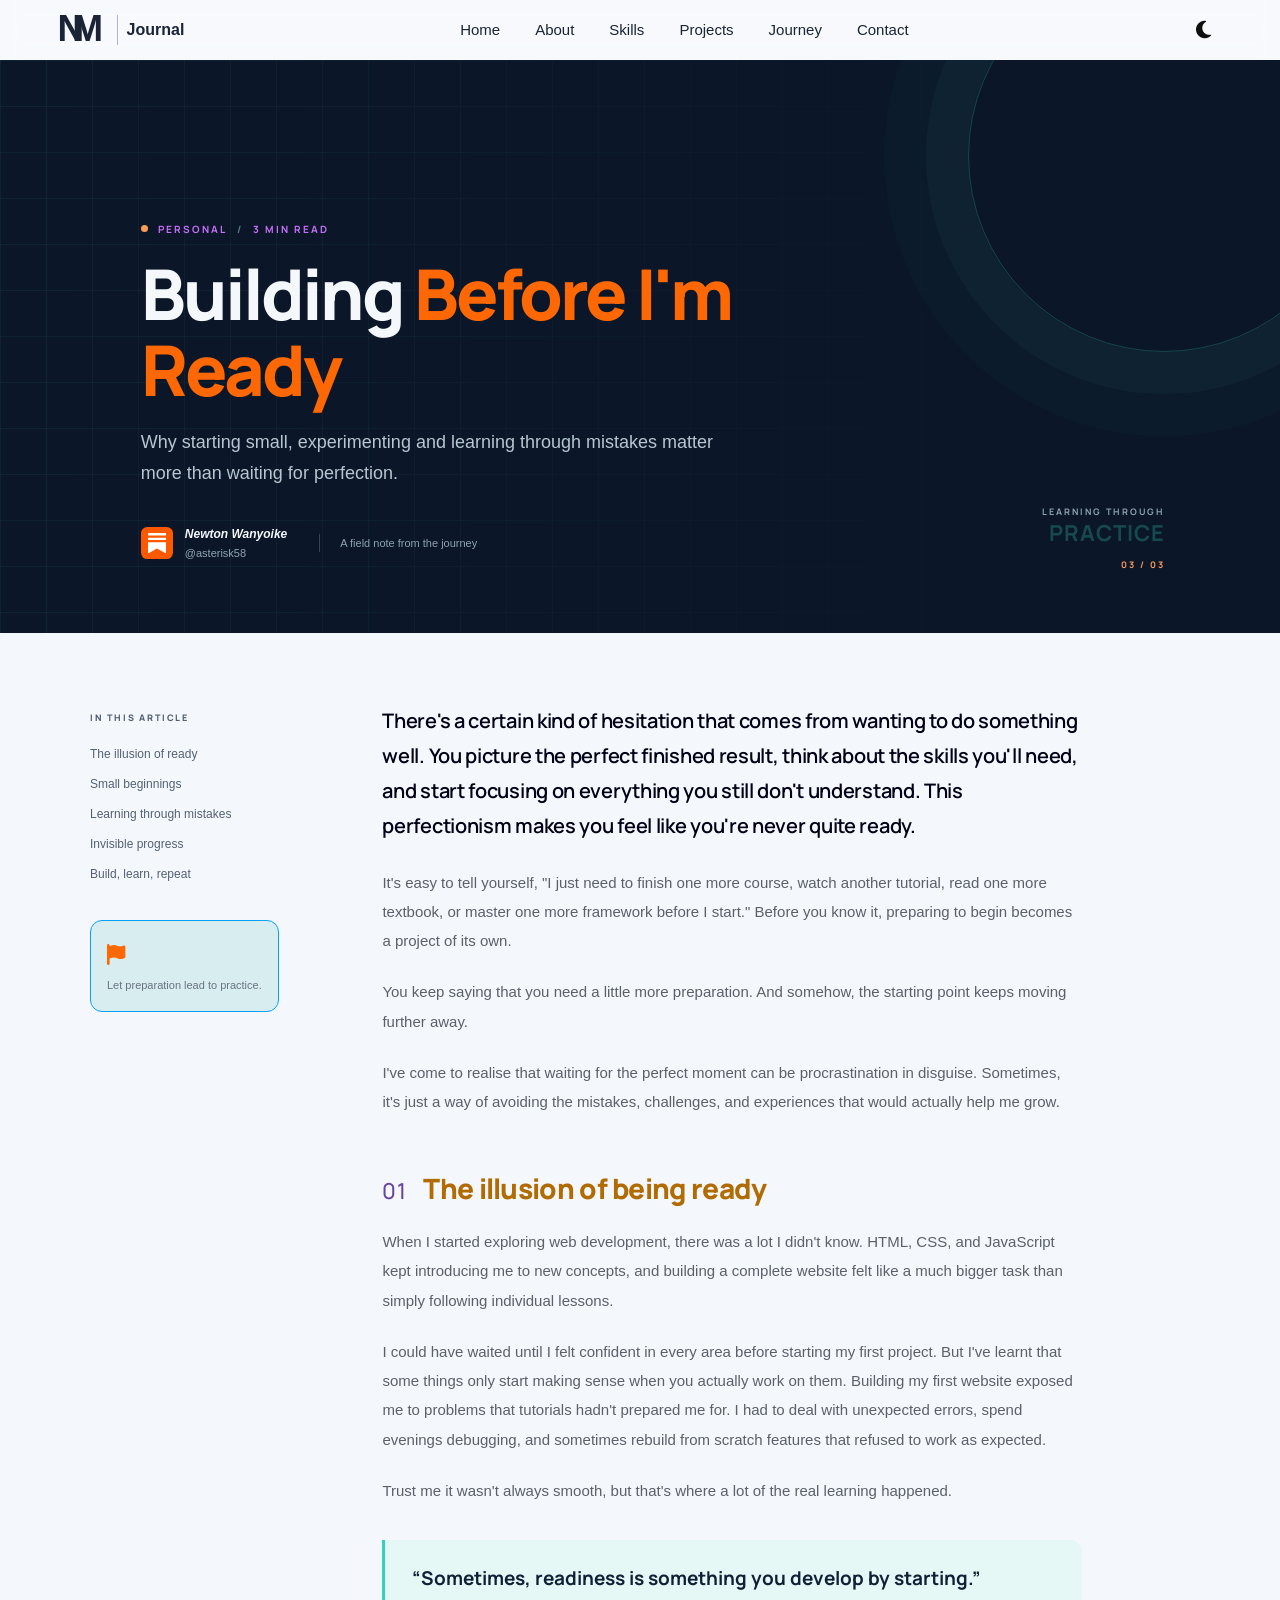
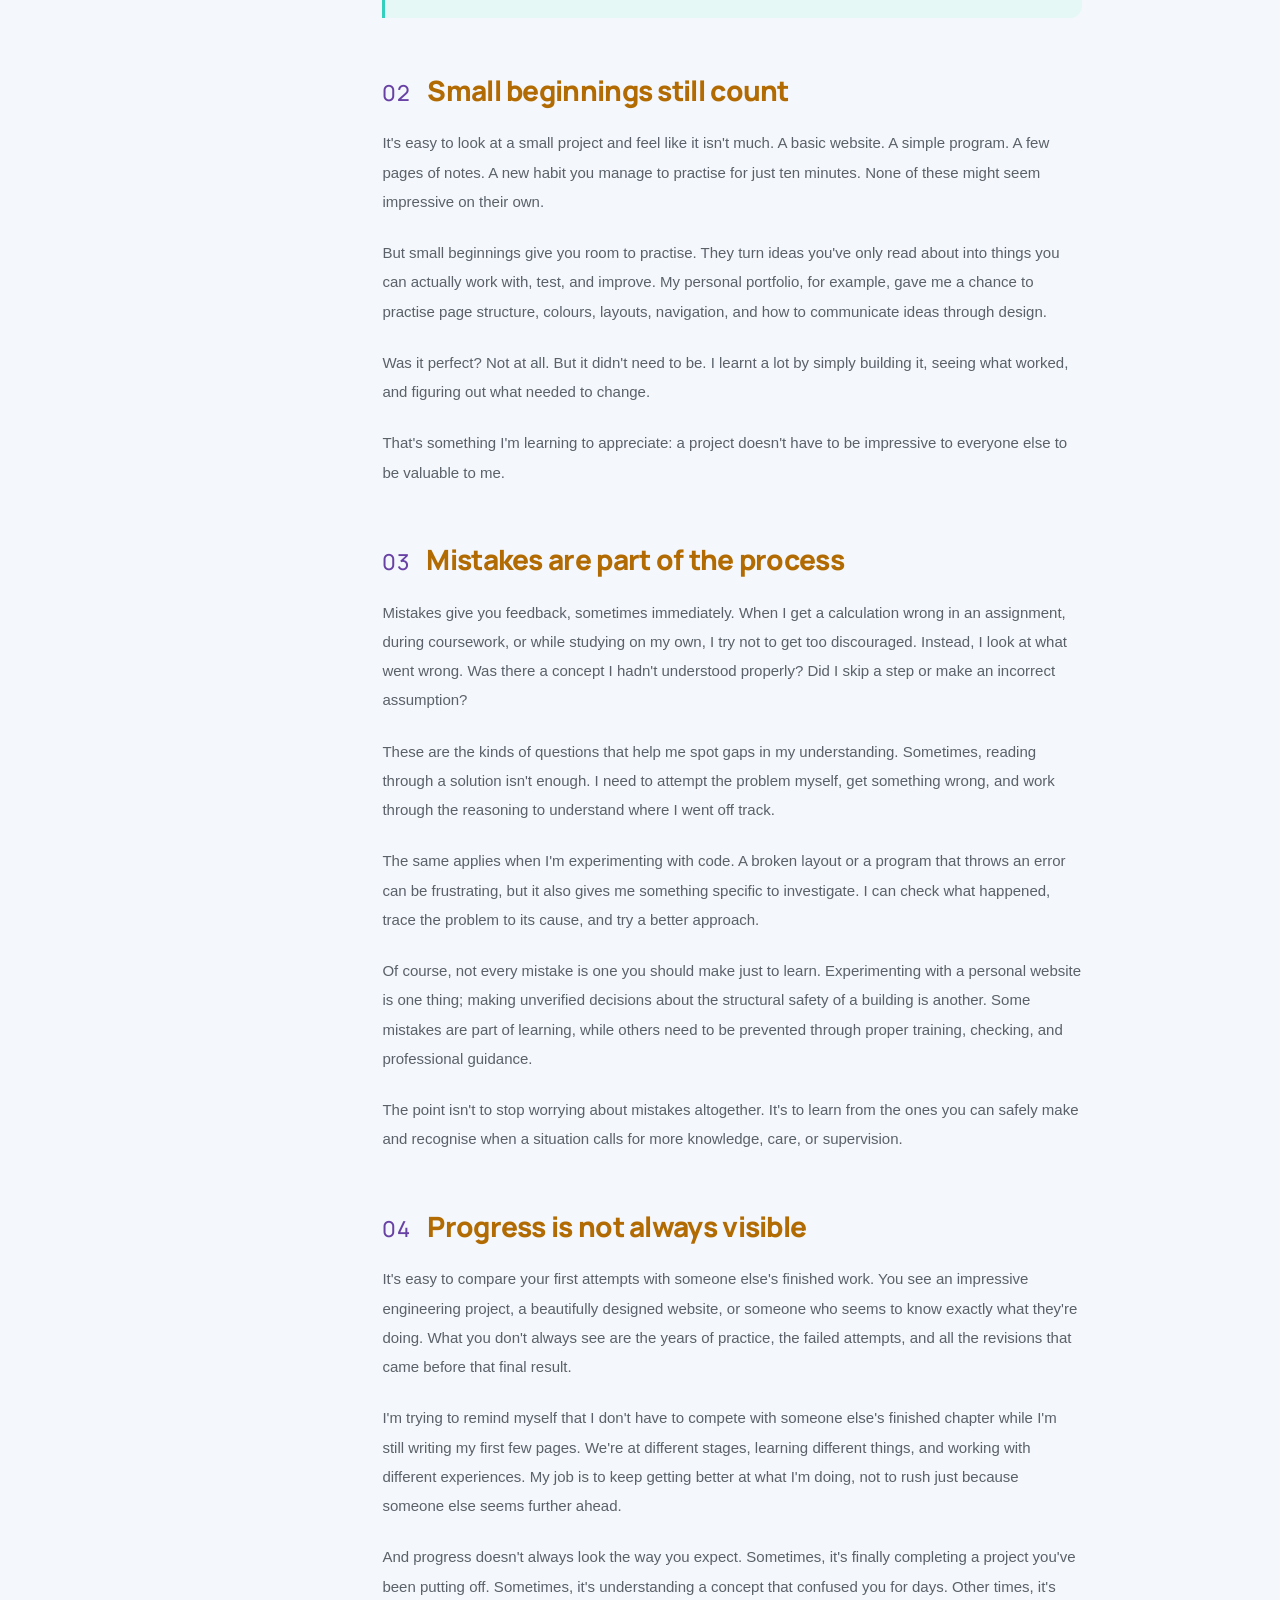
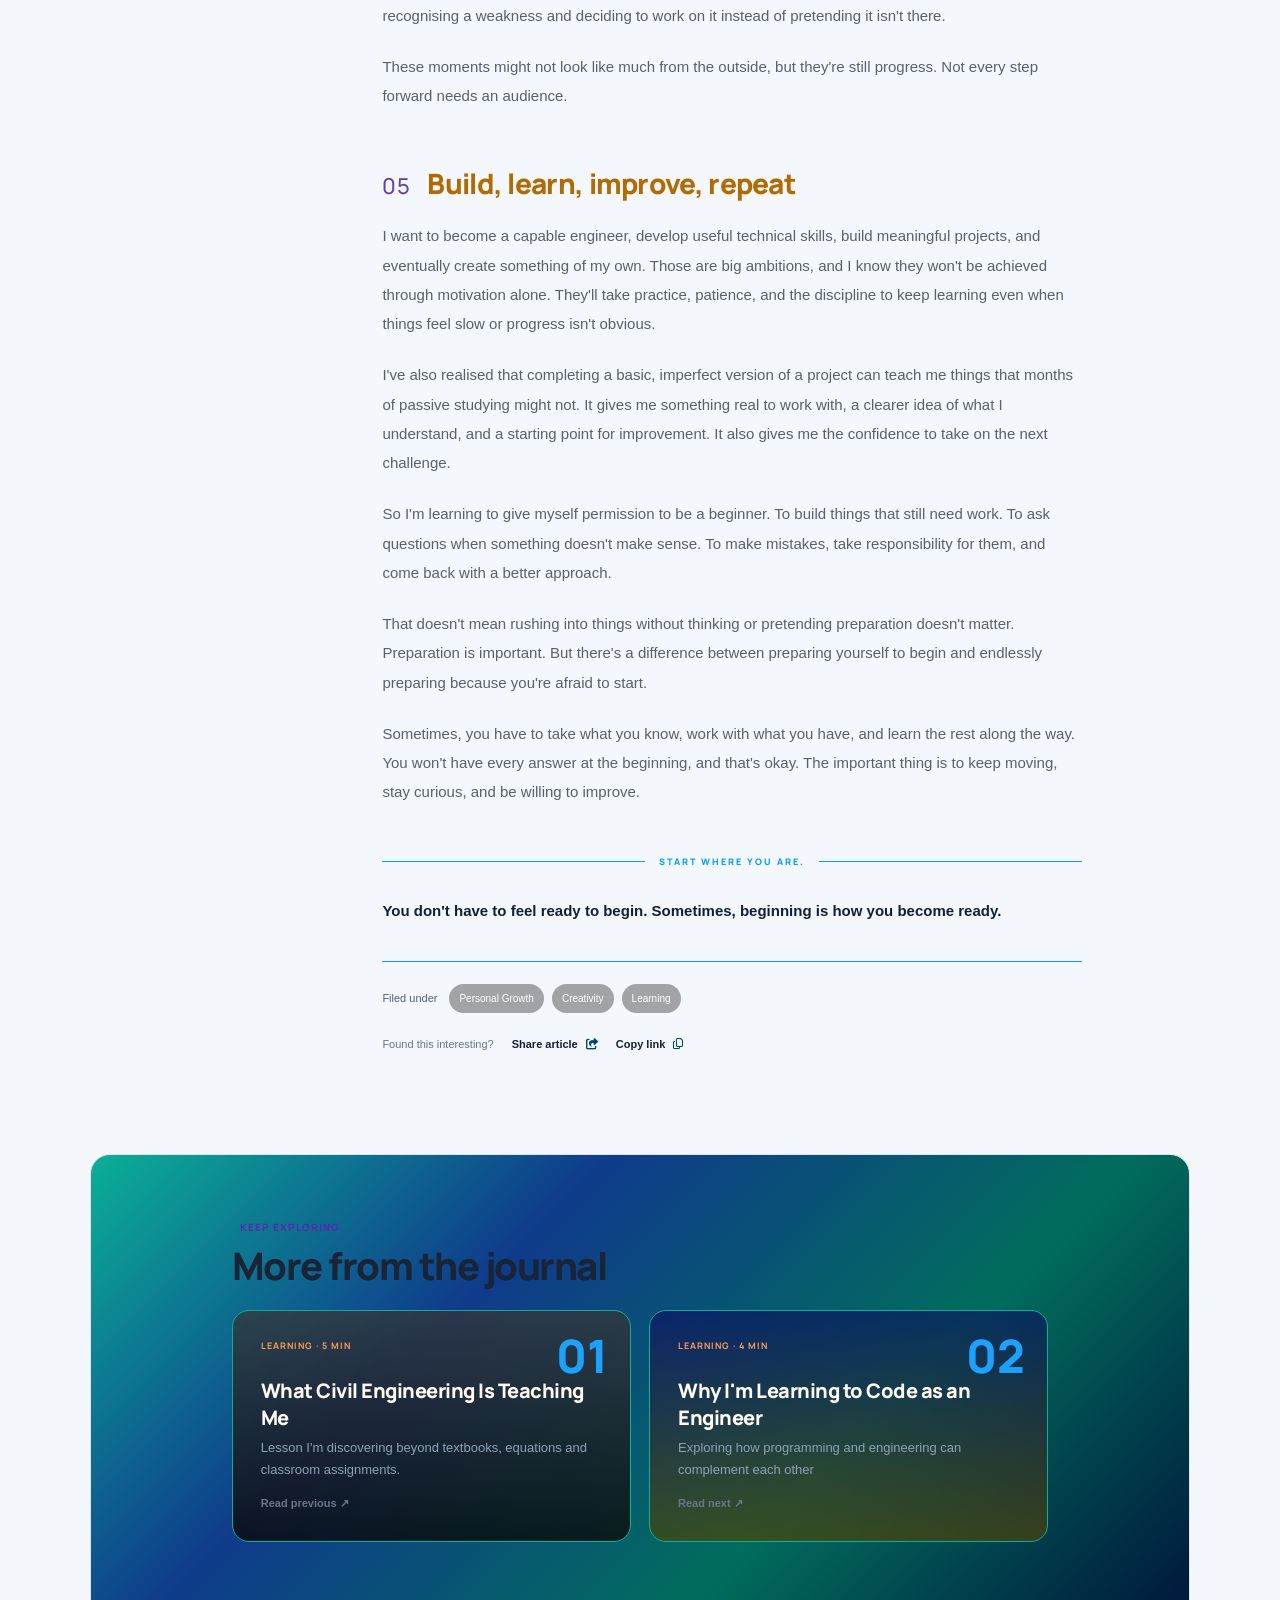
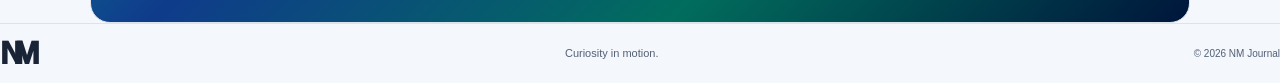
==== building-before-im-ready.html @ 27c0bf1d "Add files via upload" ====
<!doctype html>
<html lang="en">
  <head>
    <meta charset="UTF-8" />
    <meta name="viewport" content="width=device-width, initial-scale=1.0" />
    <meta name="theme-color" content="#0b1728" />
    <meta
      name="description"
      content="Why starting small, experimenting and learning through mistakes matter more than waiting for perfection."
    />
    <title>Building Before I'm Ready | NM Journal</title>
    <link rel="preconnect" href="https://fonts.googleapis.com" />
    <link rel="preconnect" href="https://fonts.gstatic.com" crossorigin />
    <link
      href="https://fonts.googleapis.com/css2?family=DM+Sans:wght@400;500;600;700&family=Manrope:wght@400;500;600;700;800&display=swap"
      rel="stylesheet"
    />
    <link
      rel="stylesheet"
      href="https://cdnjs.cloudflare.com/ajax/libs/font-awesome/6.5.2/css/all.min.css"
      referrerpolicy="no-referrer"
    />
    <link rel="stylesheet" href="article.css" />
    <script src="article.js" defer></script>
  </head>
  <body>
    <div class="reading-progress" aria-hidden="true">
      <span id="progressBar"></span>
    </div>
    
    </header-->
    <header class="navbar">
      <div class="logo-area">
        <div class="logo">
          <a href="building-before-im-ready.html" aria-label="Home">
            <span>N</span><span>M</span>
          </a>
        </div>
        <div class="logo-divider"></div>
        <div class="name">Journal</div>
      </div>

      <nav class="nav-links" id="navLinks">
        <a href="index.html#home">Home</a>
        <a href="index.html#about">About</a>
        <a href="index.html#skills">Skills</a>
        <a href="index.html#projects">Projects</a>
        <a href="index.html#journey">Journey</a>
        <div class="nav-dropdown" id="blogNavDropdown">
          <a
            href="#blog"
            class="nav-dropdown-trigger"
            aria-haspopup="true"
            aria-expanded="false"
          >
            Blog <i class="fa-solid fa-chevron-down" aria-hidden="true"></i>
          </a>
          <div class="nav-dropdown-menu" aria-label="Blog articles">
            <a href="civil-engineering-lessons.html"
              >What Civil Engineering Is Teaching Me</a
            >
            <a href="learning-to-code.html"
              >Why I'm Learning to Code as an Engineer</a
            >
            <a href="building-before-im-ready.html"
              >Building Before I'm Ready</a
            >
          </div>
        </div>
        <a href="index.html#contacts">Contact</a>
      </nav>

      <div class="nav-actions">
        <button
          class="theme-toggle"
          id="themeToggle"
          type="button"
          aria-label="Switch to dark mode"
          title="Switch to dark mode"
        >
          <i class="fa-solid fa-moon" aria-hidden="true"></i>
        </button>
        <button
          class="menu-toggle"
          id="menuToggle"
          type="button"
          aria-label="Open navigation menu"
          aria-expanded="false"
          aria-controls="navLinks"
        >
          <i class="fa-solid fa-bars"></i>
        </button>
      </div>
    </header>

    <main>
      <section class="article-hero building-hero">
        <div class="hero-grid"></div>
        <div class="hero-content">
          <a class="back-link" href="index.html#blog">◄ Back to the journal</a>
          <div class="eyebrow">
            <span class="eyebrow-dot"></span> PERSONAL
            <span class="eyebrow-separator">/</span> 3 MIN READ
          </div>
          <h1>Building <em>Before I'm Ready</em></h1>
          <p class="hero-subtitle">
            Why starting small, experimenting and learning through mistakes
            matter more than waiting for perfection.
          </p>
          <div class="author-row">
            <a
              class="avatar substack-avatar"
              href="https://substack.com/@asterisk58"
              target="_blank"
              rel="noopener noreferrer"
              aria-label="Read my articles on Substack"
              title="Find me on Substack"
            >
              <svg xmlns="http://www.w3.org/2000/svg" viewBox="0 0 448 512">
                <path
                  fill="currentColor"
                  d="M448 512L224 386.4 0 512 0 230.7 448 230.7 448 512zm0-336.2l-448 0 0-60.5 448 0 0 60.5zM448 0L448 60.5 0 60.5 0 0 448 0z"
                />
              </svg>
            </a>
            <div>
              <strong><i>Newton Wanyoike</i></strong
              ><small>@asterisk58</small>
            </div>
            <span class="hero-date">A field note from the journey</span>
          </div>
        </div>
        <div class="hero-stamp" aria-hidden="true">
          <span>LEARNING THROUGH</span><strong>PRACTICE</strong><i>03 / 03</i>
        </div>
      </section>

      <div class="article-layout">
        <aside class="article-aside">
          <span class="aside-label">IN THIS ARTICLE</span>
          <a href="#ready">The illusion of ready</a
          ><a href="#small">Small beginnings</a
          ><a href="#mistakes">Learning through mistakes</a
          ><a href="#progress">Invisible progress</a
          ><a href="#repeat">Build, learn, repeat</a>
          <div class="aside-note">
            <span class="note-icon"><i class="fa-solid fa-flag"></i></span>
            <p>Let preparation lead to practice.</p>
          </div>
        </aside>

        <article class="article-body">
          <p class="article-lead">
            There's a certain kind of hesitation that comes from wanting to do
            something well. You picture the perfect finished result, think about
            the skills you'll need, and start focusing on everything you still
            don't understand. This perfectionism makes you feel like you're
            never quite ready.
          </p>

          <p>
            It's easy to tell yourself, "I just need to finish one more course,
            watch another tutorial, read one more textbook, or master one more
            framework before I start." Before you know it, preparing to begin
            becomes a project of its own.
          </p>

          <p>
            You keep saying that you need a little more preparation. And
            somehow, the starting point keeps moving further away.
          </p>

          <p>
            I've come to realise that waiting for the perfect moment can be
            procrastination in disguise. Sometimes, it's just a way of avoiding
            the mistakes, challenges, and experiences that would actually help
            me grow.
          </p>

          <h2 id="ready"><span>01</span> The illusion of being ready</h2>

          <p>
            When I started exploring web development, there was a lot I didn't
            know. HTML, CSS, and JavaScript kept introducing me to new concepts,
            and building a complete website felt like a much bigger task than
            simply following individual lessons.
          </p>

          <p>
            I could have waited until I felt confident in every area before
            starting my first project. But I've learnt that some things only
            start making sense when you actually work on them. Building my first
            website exposed me to problems that tutorials hadn't prepared me
            for. I had to deal with unexpected errors, spend evenings debugging,
            and sometimes rebuild from scratch features that refused to work as
            expected.
          </p>

          <p>
            Trust me it wasn't always smooth, but that's where a lot of the real
            learning happened.
          </p>

          <blockquote>
            “Sometimes, readiness is something you develop by starting.”
          </blockquote>

          <h2 id="small"><span>02</span> Small beginnings still count</h2>

          <p>
            It's easy to look at a small project and feel like it isn't much. A
            basic website. A simple program. A few pages of notes. A new habit
            you manage to practise for just ten minutes. None of these might
            seem impressive on their own.
          </p>

          <p>
            But small beginnings give you room to practise. They turn ideas
            you've only read about into things you can actually work with, test,
            and improve. My personal portfolio, for example, gave me a chance to
            practise page structure, colours, layouts, navigation, and how to
            communicate ideas through design.
          </p>

          <p>
            Was it perfect? Not at all. But it didn't need to be. I learnt a lot
            by simply building it, seeing what worked, and figuring out what
            needed to change.
          </p>

          <p>
            That's something I'm learning to appreciate: a project doesn't have
            to be impressive to everyone else to be valuable to me.
          </p>

          <h2 id="mistakes">
            <span>03</span> Mistakes are part of the process
          </h2>

          <p>
            Mistakes give you feedback, sometimes immediately. When I get a
            calculation wrong in an assignment, during coursework, or while
            studying on my own, I try not to get too discouraged. Instead, I
            look at what went wrong. Was there a concept I hadn't understood
            properly? Did I skip a step or make an incorrect assumption?
          </p>

          <p>
            These are the kinds of questions that help me spot gaps in my
            understanding. Sometimes, reading through a solution isn't enough. I
            need to attempt the problem myself, get something wrong, and work
            through the reasoning to understand where I went off track.
          </p>

          <p>
            The same applies when I'm experimenting with code. A broken layout
            or a program that throws an error can be frustrating, but it also
            gives me something specific to investigate. I can check what
            happened, trace the problem to its cause, and try a better approach.
          </p>

          <p>
            Of course, not every mistake is one you should make just to learn.
            Experimenting with a personal website is one thing; making
            unverified decisions about the structural safety of a building is
            another. Some mistakes are part of learning, while others need to be
            prevented through proper training, checking, and professional
            guidance.
          </p>

          <p>
            The point isn't to stop worrying about mistakes altogether. It's to
            learn from the ones you can safely make and recognise when a
            situation calls for more knowledge, care, or supervision.
          </p>

          <h2 id="progress"><span>04</span> Progress is not always visible</h2>

          <p>
            It's easy to compare your first attempts with someone else's
            finished work. You see an impressive engineering project, a
            beautifully designed website, or someone who seems to know exactly
            what they're doing. What you don't always see are the years of
            practice, the failed attempts, and all the revisions that came
            before that final result.
          </p>

          <p>
            I'm trying to remind myself that I don't have to compete with
            someone else's finished chapter while I'm still writing my first few
            pages. We're at different stages, learning different things, and
            working with different experiences. My job is to keep getting better
            at what I'm doing, not to rush just because someone else seems
            further ahead.
          </p>

          <p>
            And progress doesn't always look the way you expect. Sometimes, it's
            finally completing a project you've been putting off. Sometimes,
            it's understanding a concept that confused you for days. Other
            times, it's recognising a weakness and deciding to work on it
            instead of pretending it isn't there.
          </p>

          <p>
            These moments might not look like much from the outside, but they're
            still progress. Not every step forward needs an audience.
          </p>

          <h2 id="repeat"><span>05</span> Build, learn, improve, repeat</h2>

          <p>
            I want to become a capable engineer, develop useful technical
            skills, build meaningful projects, and eventually create something
            of my own. Those are big ambitions, and I know they won't be
            achieved through motivation alone. They'll take practice, patience,
            and the discipline to keep learning even when things feel slow or
            progress isn't obvious.
          </p>

          <p>
            I've also realised that completing a basic, imperfect version of a
            project can teach me things that months of passive studying might
            not. It gives me something real to work with, a clearer idea of what
            I understand, and a starting point for improvement. It also gives me
            the confidence to take on the next challenge.
          </p>

          <p>
            So I'm learning to give myself permission to be a beginner. To build
            things that still need work. To ask questions when something doesn't
            make sense. To make mistakes, take responsibility for them, and come
            back with a better approach.
          </p>

          <p>
            That doesn't mean rushing into things without thinking or pretending
            preparation doesn't matter. Preparation is important. But there's a
            difference between preparing yourself to begin and endlessly
            preparing because you're afraid to start.
          </p>

          <p>
            Sometimes, you have to take what you know, work with what you have,
            and learn the rest along the way. You won't have every answer at the
            beginning, and that's okay. The important thing is to keep moving,
            stay curious, and be willing to improve.
          </p>

          <div class="article-ending">
            <span class="ending-line"></span>
            <span>START WHERE YOU ARE.</span>
            <span class="ending-line"></span>
          </div>

          <p class="closing-line">
            You don't have to feel ready to begin. Sometimes, beginning is how
            you become ready.
          </p>

          <div class="article-tags">
            <span>Filed under</span>
            <a href="#ready">Personal Growth</a>
            <a href="#small">Creativity</a>
            <a href="#repeat">Learning</a>
          </div>

          <div class="share-row">
            <span>Found this interesting?</span>
            <button class="text-button" data-share>
              Share article
              <i class="fa-solid fa-share-square"></i>
            </button>
            <button class="text-button" data-copy>
              Copy link
              <i class="fa-regular fa-copy"></i>
            </button>
          </div>
        </article>
      </div>

      <section class="next-reads">
        <div class="section-heading">
          <div>
            <span class="eyebrow">KEEP EXPLORING</span>
            <h2>More from the journal</h2>
          </div>
        </div>
        <div class="related-grid">
          <a class="related-card lessons" href="civil-engineering-lessons.html"
            ><span class="related-number">01</span
            ><span class="related-category">LEARNING · 5 MIN</span>
            <h3>What Civil Engineering Is Teaching Me</h3>
            <p>
              Lesson I'm discovering beyond textbooks, equations and classroom
              assignments.
            </p>
            <span class="related-link">Read previous ↗</span></a
          >
          <a class="related-card code" href="learning-to-code.html"
            ><span class="related-number">02</span
            ><span class="related-category">LEARNING · 4 MIN</span>
            <h3>Why I'm Learning to Code as an Engineer</h3>
            <p>
              Exploring how programming and engineering can complement each
              other
            </p>
            <span class="related-link">Read next ↗</span></a
          >
        </div>
      </section>
    </main>
    <footer class="site-footer">
      <a class="footer-brand" href="#top">NM</a>
      <p>Curiosity in motion.</p>
      <small>© <span data-year></span> NM Journal</small>
    </footer>

    <div class="toast" id="toast" role="status" aria-live="polite"></div>
    <script src="theme.js"></script>
  </body>
</html>
---- article.css ----
* {
  box-sizing: border-box;
}
html {
  scroll-behavior: smooth;
  scroll-padding-top: 100px;
}
body {
  margin: 0;
  background: #f4f7fb;
  color: #192436;
  font-family: "Inter", sans-serif;
  line-height: 1.7;
  transition:
    background 0.25s,
    color 0.25s;
}
a {
  color: inherit;
  text-decoration: none;
}
button {
  font: inherit;
}
.reading-progress {
  height: 3px;
  position: fixed;
  inset: 0 0 auto;
  z-index: 1000;
  background: transparent;
}
.reading-progress span {
  display: block;
  height: 100%;
  width: 0;
  background: linear-gradient(90deg, #35d0bd, #ff9b59);
}

.navbar {
  height: 60px;
  display: flex;
  align-items: center;
  justify-content: space-between;
  padding: 0 4.5%;
  background: color-mix(in srgb, white 30%, transparent);
  backdrop-filter: blur(10px);
  border-bottom: 1px solid rgba(255, 255, 255, 0.12);
  position: fixed;
  inset: 0 0 auto;
  z-index: 100;
}

main {
  padding-top: 60px;
}

/* Logo */

.logo-area {
  display: flex;
  align-items: center;
  gap: 9px;
}

.logo {
  font-size: 37px;
  font-weight: 800;
  letter-spacing: -12px;
  width: 50px;
}

.logo span:first-child {
  color: #192436;
}

.logo span:last-child {
  color: #192436;
}

.logo-divider {
  width: 1px;
  height: 30px;
  background: rgba(1, 24, 88, 0.3);
}

.name {
  font-size: 16px;
  font-weight: 600;
}

/* Navigation */

.nav-links {
  display: flex;
  align-items: center;
  gap: 35px;
  font-size: 13px;
}

.nav-links a {
  color: #192436;
  text-decoration: none;
  font-size: 15px;
  font-weight: 500;
  height: 60px;
  display: flex;
  align-items: center;
  position: relative;
  transition:
    color 0.25s,
    background 0.25s,
    transform 0.25s,
    gap 0.25s,
    border-color 0.25s;
}

.nav-links a:hover,
.nav-links a.active {
  color: #8a4700;
}

.nav-links a.active::after {
  content: "";
  position: absolute;
  bottom: 0;
  left: 0;
  width: 100%;
  height: 3px;
  background: linear-gradient(90deg, #00796b, #9a4d00);
  border-radius: 10px 10px 0 0;
}
.nav-dropdown {
  height: 60px;
  display: none;
  align-items: center;
  position: relative;
}

.nav-links .nav-dropdown-trigger {
  gap: 7px;
}

.nav-dropdown-trigger .fa-chevron-down {
  font-size: 10px;
  transition: transform 0.2s ease;
}

.nav-dropdown:hover .fa-chevron-down,
.nav-dropdown:focus-within .fa-chevron-down {
  transform: rotate(180deg);
}

.nav-dropdown-menu {
  display: none;
  position: absolute;
  z-index: 20;
  top: calc(100% - 2px);
  left: -16px;
  width: max-content;
  max-width: min(340px, 90vw);
  padding: 8px;
  background: #f4f7fb;
  border: 1px solid rgba(56, 224, 192, 0.22);
  border-radius: 0 0 12px 12px;
  box-shadow: 0 18px 45px rgba(0, 0, 0, 0.22);
}

.nav-dropdown-menu,
.nav-dropdown.open .nav-dropdown-menu {
  display: block;
}

.nav-links .nav-dropdown-menu a {
  height: auto;
  min-height: 42px;
  padding: 10px 12px;
  border-radius: 7px;
  font-size: 13px;
  white-space: normal;
}

.nav-dropdown-menu a:hover {
  background: rgba(0, 121, 107, 0.09);
}

.nav-dropdown-menu a.active,
.nav-dropdown-menu a[aria-current="page"] {
  color: #38e0c0;
  background: rgba(56, 224, 192, 0.12);
  border-left: 3px solid #38e0c0;
}

.nav-dropdown-trigger.active {
  color: #ffb84d;
}
/* Navbar buttons */

.nav-actions {
  display: flex;
  align-items: center;
  gap: 15px;
}

.menu-toggle {
  height: 37px;
  width: 37px;
  display: none;
  border: 2px solid #006b60;
  border-radius: 10px;
  color: #006b60;
  background: transparent;
  padding: 10px 10px;
  cursor: pointer;
}

.article-hero {
  position: relative;
  overflow: hidden;
  background: #0b1728;
  color: #f4f8fb;
  padding: clamp(55px, 8vw, 105px) clamp(24px, 11vw, 160px) 70px;
  min-height: 450px;
}

.article-hero.civil-engineering-hero {
  background-image:
    linear-gradient(rgba(11, 23, 40, 0.72), rgba(11, 23, 40, 0.78)),
    url("images/pexels-umut-karabulut-2016652412-29197533.jpg");
}

.article-hero.coding-hero {
  background-image:
    linear-gradient(rgba(11, 23, 40, 0.72), rgba(11, 23, 40, 0.78)),
    url("images/pexels-nemuel-6424590.jpg");
}

.article-hero.building-hero {
  background-image:
    linear-gradient(rgba(11, 23, 40, 0.72), rgba(11, 23, 40, 0.78)),
    url("images/pexels-tima-miroshnichenko-6615086.jpg");
}

.article-hero.civil-engineering-hero,
.article-hero.coding-hero,
.article-hero.building-hero {
  background-size: cover;
  background-position: center;
  background-repeat: no-repeat;
}

.hero-grid {
  position: absolute;
  inset: 0;
  opacity: 0.15;
  background-image:
    linear-gradient(rgba(95, 209, 198, 0.45) 1px, transparent 1px),
    linear-gradient(90deg, rgba(95, 209, 198, 0.45) 1px, transparent 1px);
  background-size: 46px 46px;
  mask-image: linear-gradient(90deg, black, transparent 80%);
}
.article-hero::after {
  content: "";
  position: absolute;
  width: 390px;
  height: 390px;
  border: 1px solid rgba(53, 208, 189, 0.25);
  border-radius: 50%;
  right: -80px;
  top: -100px;
  box-shadow:
    0 0 0 42px rgba(53, 208, 189, 0.035),
    0 0 0 84px rgba(53, 208, 189, 0.025);
}
.hero-content {
  max-width: 820px;
  position: relative;
  z-index: 2;
}
.back-link {
  display: inline-block;
  margin-bottom: 34px;
  color: #a8c1ce00;
  font-size: 12px;
  transition: color 0.2s;
}
.back-link:hover {
  color: #35d0bd;
}
.eyebrow {
  display: flex;
  align-items: center;
  gap: 10px;
  color: #c96ffd;
  font:
    700 10px "Manrope",
    sans-serif;
  letter-spacing: 2px;
}
.eyebrow-dot {
  width: 7px;
  height: 7px;
  background: #ff9b59;
  border-radius: 50%;
}
.eyebrow-separator {
  color: #667d90;
}
.article-hero h1 {
  max-width: 780px;
  margin: 19px 0 20px;
  font:
    800 clamp(39px, 6vw, 70px)/1.09 "Manrope",
    sans-serif;
  letter-spacing: -3px;
}
.article-hero h1 em {
  color: #fd6804;
  font-style: normal;
}
.hero-subtitle {
  max-width: 610px;
  margin: 0;
  color: #b7c6d1;
  font-size: clamp(15px, 1.7vw, 18px);
}
.author-row {
  display: flex;
  align-items: center;
  gap: 12px;
  margin-top: 35px;
}
.substack-avatar {
  display: flex;
  height: 32px;
  width: 32px;
  align-items: center;
  justify-content: center;
  padding: 6px;
  text-decoration: none;
  background: #ff5900;
  border: 1px solid rgba(253, 84, 0, 0);
  border-radius: 20%;
  transition:
    color 0.3s ease,
    background 0.3s ease,
    transform 0.3s ease;
}

.substack-avatar svg {
  color: #fff;
}

.substack-avatar:hover {
  background: #ff5900;
  transform: translateY(-2px);
}
.substack-avatar svg:hover {
  color: #fff;
}

.author-row strong,
.author-row small {
  display: block;
}
.author-row small {
  color: #91a4b4;
  font-size: 11px;
}

.author-row strong {
  font-size: 12px;
}
.author-row div:nth-child(2) span {
  color: #91a4b4;
  font-size: 11px;
}
.hero-date {
  margin-left: 20px;
  padding-left: 20px;
  border-left: 1px solid #334355;
  color: #8da2b4;
  font-size: 11px;
}
.hero-stamp {
  position: absolute;
  z-index: 2;
  right: clamp(28px, 9vw, 130px);
  bottom: 62px;
  display: flex;
  flex-direction: column;
  align-items: flex-end;
  color: #8da2b4;
  font:
    700 9px "Manrope",
    sans-serif;
  letter-spacing: 2px;
}
.hero-stamp strong {
  color: rgba(53, 208, 189, 0.28);
  font-size: 22px;
  letter-spacing: 1px;
}
.hero-stamp i {
  margin-top: 10px;
  color: #ff9b59;
  font-style: normal;
}
.article-layout {
  width: min(1100px, calc(100% - 48px));
  margin: 70px auto 100px;
  display: grid;
  grid-template-columns: 190px minmax(0, 700px);
  gap: clamp(40px, 8vw, 110px);
  align-items: start;
}
.article-aside {
  position: sticky;
  top: 110px;
  display: flex;
  flex-direction: column;
  align-items: flex-start;
  gap: 12px;
  padding-top: 8px;
}
.aside-label {
  margin-bottom: 9px;
  color: #536176;
  font:
    800 9px "Manrope",
    sans-serif;
  letter-spacing: 1.8px;
}
.article-aside > a {
  color: #536176;
  background: transparent;
  font-size: 12px;
  line-height: 1.5;
  transition:
    color 0.2s,
    transform 0.2s;
}
.article-aside > a:hover {
  color: #102137;
  transform: translateX(3px);
}
.aside-note {
  margin-top: 25px;
  padding: 16px;
  border: 1px solid #049fff;
  border-radius: 12px;
  background: #84d1cb41;
}
.note-icon {
  color: #fd6804;
  font-size: 21px;
}
.aside-note p {
  margin: 5px 0 0;
  color: #697380;
  font-size: 11px;
  line-height: 1.6;
}
.article-body {
  min-width: 0;
}
.article-body p {
  margin: 0 0 22px;
  color: #5a6169;
  font-size: 15px;
  line-height: 1.95;
}
.article-body .article-lead {
  margin-bottom: 25px;
  color: #000218;
  font:
    600 20px/1.75 "Manrope",
    sans-serif;
  letter-spacing: -0.3px;
}
.article-body h2 {
  display: flex;
  align-items: baseline;
  gap: 16px;
  margin: 54px 0 19px;
  color: #b16b02;
  font:
    800 clamp(22px, 3vw, 28px)/1.35 "Manrope",
    sans-serif;
  letter-spacing: -0.7px;
  scroll-margin-top: 105px;
}
.article-body h2 span {
  flex: 0 0 auto;
  color: #6841a5;
  font:
    500 22px "Manrope",
    sans-serif;
  letter-spacing: 1px;
}
.article-body blockquote {
  margin: 35px 0;
  padding: 23px 27px;
  border-left: 3px solid #35d0bd;
  border-radius: 0 12px 12px 0;
  background: #e5f8f5;
  color: #102137;
  font:
    700 19px/1.65 "Manrope",
    sans-serif;
}
.article-ending {
  display: flex;
  align-items: center;
  gap: 14px;
  margin: 48px 0 28px;
  color: #059fff;
  font:
    800 9px "Manrope",
    sans-serif;
  letter-spacing: 2px;
  white-space: nowrap;
}
.ending-line {
  height: 1px;
  flex: 1;
  background: #059fff;
}
.closing-line {
  color: #102137 !important;
  font-weight: 700;
}
.article-tags {
  display: flex;
  align-items: center;
  gap: 8px;
  flex-wrap: wrap;
  margin-top: 36px;
  padding-top: 22px;
  border-top: 1px solid #059fff;
}
.article-tags span {
  margin-right: 4px;
  color: #536176;
  font-size: 11px;
}
.article-tags a {
  padding: 6px 10px;
  background-color: #00000057;
  border-radius: 20px;
  color: #ffffff;
  font-size: 10px;
  transition: 0.2s;
}
.article-tags a:hover {
  transform: translateY(-2px);
  color: #01132c;
}
.share-row {
  display: flex;
  align-items: center;
  gap: 18px;
  flex-wrap: wrap;
  margin-top: 22px;
}
.share-row > span {
  color: #697789;
  font-size: 11px;
}
.text-button {
  padding: 0;
  border: 0;
  background: none;
  color: #102137;
  font-size: 11px;
  font-weight: 700;
  cursor: pointer;
}
.text-button > i {
  color: #01446d;
  margin-left: 5px;
}
.text-button:hover {
  color: #01377e;
}
.next-reads {
  padding: 65px clamp(24px, 11vw, 160px) 80px;
  background: #bccedf;
  background-image: linear-gradient(135deg, #0baf97, #0f3b8b, #016d5d, #00153b);
  border: 1px solid #dce4e9;
  border-radius: 20px;
  max-width: 1100px;
  margin: auto;
}

.section-heading {
  display: flex;
  align-items: flex-end;
  justify-content: space-between;
  gap: 20px;
  max-width: 1100px;
  margin: 0 auto 22px;
}

.section-heading span {
  margin-left: 8px;
  letter-spacing: 1px;
  display: flex;
  align-items: center;
  gap: 10px;
  color: #5b28ac;
  font:
    900 10px "Manrope",
    sans-serif;
}
.section-heading h2 {
  margin: 9px 0 0;
  font:
    800 clamp(25px, 4vw, 38px)/1.2 "Manrope",
    sans-serif;
  letter-spacing: -1.5px;
}

.related-grid {
  max-width: 1100px;
  margin: auto;
  display: grid;
  grid-template-columns: repeat(2, minmax(0, 1fr));
  gap: 18px;
}

.related-card {
  position: relative;
  display: flex;
  min-height: 215px;
  flex-direction: column;
  align-items: flex-start;
  padding: 28px;
  overflow: hidden;
  border: 1px solid #0baf96;
  border-radius: 17px;
  background: #f5f7f80e;
  background-size: cover;
  background-position: center;
  background-repeat: no-repeat;
  transition:
    transform 0.25s,
    border-color 0.25s;
}

.related-card:hover {
  transform: translateY(-5px);
  border-color: #35d0bd;
}
.related-number {
  position: absolute;
  top: 13px;
  right: 22px;
  color: #1ca2fc;
  font:
    800 46px "Manrope",
    sans-serif;
}
.related-category {
  color: #ff9b59;
  font:
    700 9px "Manrope",
    sans-serif;
  letter-spacing: 1px;
}
.related-card h3 {
  max-width: 330px;
  margin: 25px 0 0;
  font:
    800 20px/1.35 "Manrope",
    sans-serif;
  letter-spacing: -0.5px;
  color: floralwhite;
}
.related-card p {
  margin-top: 6px;
  font-size: 13px;
  color: #8da2b4;
}
.related-card.building p {
  margin-bottom: 2.35rem;
}
.related-link {
  margin-top: auto;
  color: #697789;
  font-size: 11px;
  font-weight: 700;
}
.code {
  background-image:
    linear-gradient(rgba(0, 0, 90, 0.577), rgba(73, 62, 1, 0.671)),
    url(images/pexels-nemuel-6424590.jpg);
}

.lessons {
  background-image:
    linear-gradient(rgba(50, 50, 51, 0.72), rgba(5, 5, 5, 0.78)),
    url(images/pexels-umut-karabulut-2016652412-29197533.jpg);
}

.building {
  background-image:
    linear-gradient(rgba(107, 70, 2, 0.438), rgba(12, 12, 24, 0.78)),
    url(images/pexels-tima-miroshnichenko-6615086.jpg);
}

.building h3 > span {
  color: #00000000;
}
.site-footer {
  display: flex;
  align-items: center;
  justify-content: space-between;
  gap: 1px;
  border-top: 1px solid #dce4e9;
  height: 60px;
}
.footer-brand {
  font:
    1000 32px "inter",
    sans-serif;
  letter-spacing: -10px;
}

.site-footer p {
  color: #536176;
  font-size: 11px;
}
.top-link {
  color: #536176;
  font-size: 11px;
}
.site-footer small {
  color: #536176;
  font-size: 10px;
}
.toast {
  position: fixed;
  left: 50%;
  bottom: 25px;
  z-index: 500;
  padding: 12px 18px;
  border-radius: 10px;
  background: #ff9b59;
  color: #ffffff;
  font-size: 12px;
  box-shadow: 0 22px 60px rgba(14, 35, 56, 0.09);
  opacity: 0;
  transform: translate(-50%, 15px);
  pointer-events: none;
  transition: 0.25s;
}
.toast.show {
  opacity: 1;
  transform: translate(-50%, 0);
}

@media (max-width: 760px) {
  /*
  .site-header {
    height: 68px;
    padding: 0 20px;
  }
  .brand {
    min-width: 0;
  }
  .brand-label {
    display: none;
  }
  .brand-divider {
    display: none;
  }
  .menu-toggle {
    display: block;
  }
  .main-nav {
    display: none;
    position: absolute;
    top: 67px;
    left: 0;
    right: 0;
    padding: 18px 24px 22px;
    flex-direction: column;
    align-items: flex-start;
    gap: 18px;
    background: var(--paper);
    border-bottom: 1px solid var(--line);
  }
  .main-nav.open {
    display: flex;
  }
  .main-nav a.active::after {
    display: none;
  }*/
  .navbar {
    padding: 0 20px;
  }

  .nav-links {
    display: none;
  }

  .resume-btn {
    padding: 9px 15px;
  }

  .article-hero {
    min-height: 0;
    padding: 38px 25px 46px;
  }
  .article-hero h1 {
    letter-spacing: -1.8px;
  }
  .hero-stamp {
    display: none;
  }
  .hero-date {
    display: none !important;
  }
  .article-layout {
    width: min(100% - 40px, 680px);
    margin: 42px auto 65px;
    display: block;
  }
  .article-aside {
    position: static;
    display: flex;
    flex-direction: row;
    flex-wrap: wrap;
    gap: 8px;
    margin-bottom: 34px;
    padding: 14px;
    border: 1px solid #829cfc;
    border-radius: 13px;
    background: #d0e7fd;
  }
  .aside-label {
    flex-basis: 100%;
    margin: 0 0 4px;
  }
  .article-aside > a {
    padding: 6px 9px;
    border: 1px solid #829cfc;
    border-radius: 20px;
    background: #ffffff;
    font-size: 10px;
  }
  .aside-note {
    display: none;
  }
  .article-body .article-lead {
    font-size: 18px;
  }
  .article-body p {
    font-size: 14px;
  }
  .article-body h2 {
    margin-top: 42px;
  }
  .next-reads {
    padding: 45px 20px 55px;
    margin: 10px;
  }
  .related-grid {
    grid-template-columns: 1fr;
  }
  .related-card {
    min-height: 185px;
  }
  .section-heading {
    align-items: flex-start;
  }
  .all-articles {
    margin-top: 12px;
    white-space: nowrap;
  }
  .site-footer {
    grid-template-columns: auto 1fr;
    padding: 25px 20px;
  }
  .top-link {
    grid-column: 1 / -1;
  }
}

@media (max-width: 900px) {
  .navbar {
    padding: 0 20px;
  }
  .menu-toggle {
    display: inline-flex;
    align-items: center;
    justify-content: center;
    min-width: 42px;
    min-height: 42px;
    border-radius: 8px;
  }
  .nav-actions {
    gap: 12px;
  }
  .nav-links {
    display: none;
    position: absolute;
    top: calc(100% + 1px);
    right: 20px;
    left: 20px;
    flex-direction: column;
    align-items: stretch;
    gap: 0;
    padding: 8px 16px;
    background: #f4f7fb;
    border: 1px solid rgba(56, 224, 192, 0.22);
    border-radius: 0 0 12px 12px;
    box-shadow: 0 18px 45px rgba(0, 0, 0, 0.35);
  }
  .nav-links.open {
    display: flex;
  }
  .nav-links a {
    height: auto;
    min-height: 48px;
  }
  .nav-links a.active::after {
    bottom: 4px;
    width: 32px;
  }
  .next-reads {
    padding: 45px 20px 55px;
    margin: 10px;
  }
}

@media (max-width: 520px) {
  .navbar {
    padding: 0 14px;
  }
  .nav-actions {
    gap: 8px;
  }
  .logo-area {
    gap: 10px;
  }
  .logo {
    font-size: 32px;
    letter-spacing: -8px;
  }
  .resume-btn {
    padding: 9px 12px;
  }
  .nav-links {
    left: 14px;
    right: 14px;
  }
  .next-reads {
    padding: 45px 20px 55px;
    margin: 10px;
  }
}

@media (prefers-reduced-motion: reduce) {
  *,
  *::before,
  *::after {
    scroll-behavior: auto !important;
    transition: none !important;
  }
}
/* =========================================
   THEME TOGGLE
========================================= */

.theme-toggle {
  width: 38px;
  height: 38px;
  display: inline-flex;
  align-items: center;
  justify-content: center;
  flex-shrink: 0;
  color: #0f0f0f;
  background: rgba(255, 255, 255, 0);
  border: 1px solid rgba(25, 36, 54, 0);
  border-radius: 50%;
  font-size: 20px;
  cursor: pointer;
  transition:
    color 0.25s ease,
    background-color 0.25s ease,
    border-color 0.25s ease,
    transform 0.25s ease;
}

.theme-toggle:hover {
  transform: rotate(-18deg);
  background: #e9eefa00;
}

.theme-toggle:focus-visible {
  outline: 2px solid #6841a5;
  outline-offset: 4px;
}

/* =========================================
   DARK THEME — ARTICLE PAGES
========================================= */

html[data-theme="dark"] body {
  color: #edf0f7;
  background: #000000;
}

/* Navigation */

html[data-theme="dark"] .navbar {
  background: rgba(11, 18, 32, 0.92);
  border-bottom-color: rgba(255, 255, 255, 0.1);
}

html[data-theme="dark"] .logo span:first-child,
html[data-theme="dark"] .logo span:last-child {
  color: #006b60;
}
html[data-theme="dark"] .name {
  color: white;
}
html[data-theme="dark"] .nav-links a {
  color: #97aed1;
}

html[data-theme="dark"] .nav-links a:hover,
html[data-theme="dark"] .nav-links a.active {
  color: #ffb84d;
}

html[data-theme="dark"] .logo-divider {
  background: rgba(237, 240, 247, 0.25);
}

html[data-theme="dark"] .nav-dropdown-menu,
html[data-theme="dark"] .nav-dropdown-nav-links {
  background: #020411;
  border-color: #050e1d;
}

html[data-theme="dark"] .nav-dropdown-menu a:hover {
  background: #13192467;
}

html[data-theme="dark"] .menu-toggle {
  color: #38e0c0;
  border-color: #38e0c0;
}

/* Toggle icon */

html[data-theme="dark"] .theme-toggle {
  color: #facc02;
  background: #1b263800;
  border-color: #3a496000;
}

html[data-theme="dark"] .theme-toggle:hover {
  background: #29374d00;
}

/* Article reading area */

html[data-theme="dark"] .article-layout {
  color: #edf0f7;
}

html[data-theme="dark"] .aside-label {
  color: #aab8ca;
}

html[data-theme="dark"] .article-aside > a {
  color: #b9c6d8;
}

html[data-theme="dark"] .article-aside > a:hover {
  color: #38e0c0;
}

html[data-theme="dark"] .aside-note {
  background: rgba(56, 224, 193, 0.13);
  border-color: #3b756f;
}

html[data-theme="dark"] .aside-note p {
  color: #c2ccda;
}

html[data-theme="dark"] .article-body p {
  color: #c2ccda;
}

html[data-theme="dark"] .article-body .article-lead {
  color: #edf0f7;
}

html[data-theme="dark"] .article-body h2 {
  color: #ff9a02;
}

html[data-theme="dark"] .article-body blockquote {
  background: #1736356b;
  color: #edf0f7;
  border-left-color: #38e0c0;
}

html[data-theme="dark"] .closing-line {
  color: #edf0f7 !important;
}

/* Article ending and tags */

html[data-theme="dark"] .article-ending {
  color: #38e0c0;
}

html[data-theme="dark"] .ending-line {
  background: #38e0c0;
}

html[data-theme="dark"] .article-tags {
  border-top-color: #38e0c0;
}

html[data-theme="dark"] .article-tags span {
  color: #aab8ca;
}

html[data-theme="dark"] .article-tags a {
  background: #26344a;
  color: #edf0f7;
}

html[data-theme="dark"] .article-tags a:hover {
  background: #38e0c0;
  color: #0b1220;
}

/* Share and copy controls */

html[data-theme="dark"] .share-row > span {
  color: #aab8ca;
}

html[data-theme="dark"] .text-button {
  color: #edf0f7;
}

html[data-theme="dark"] .text-button > i {
  color: #ffb84d;
}

html[data-theme="dark"] .text-button:hover {
  color: #ffb84d;
}

/* Related articles */

html[data-theme="dark"] .next-reads {
  border-color: #34415600;
  background: #000000;
  background-image: linear-gradient(
    135deg,
    #0baf9750,
    #0f3b8b50,
    #016d5d50,
    #00153b50
  );
}

html[data-theme="dark"] .section-heading h2 {
  color: #edf0f7;
}

html[data-theme="dark"] .related-link {
  color: #d0d9e6;
}

/* Footer */

html[data-theme="dark"] .site-footer {
  background: #000000;
  border-top-color: #34415600;
}

html[data-theme="dark"] .site-footer p,
html[data-theme="dark"] .site-footer small,
html[data-theme="dark"] .top-link {
  color: #aab8ca;
}
html[data-theme="dark"] .site-footer .footer-brand {
  color: #006b60;
}

html[data-theme="dark"] .top-link:hover {
  color: #38e0c0;
}

/* Mobile article navigation */

@media (max-width: 900px) {
  html[data-theme="dark"] .nav-links {
    background: #020411;
    border-color: #050e1d;
  }
}

@media (max-width: 760px) {
  html[data-theme="dark"] .article-aside {
    background: #001125;
    border-color: #344156;
  }

  html[data-theme="dark"] .article-aside > a {
    color: #d4deeb;
    background: #00021f;
    border-color: #45536a;
  }

  html[data-theme="dark"] .article-aside > a:hover {
    color: #38e0c0;
    border-color: #38e0c0;
  }
}

/* Reduced motion */

@media (prefers-reduced-motion: reduce) {
  .theme-toggle {
    transition: none;
  }
}
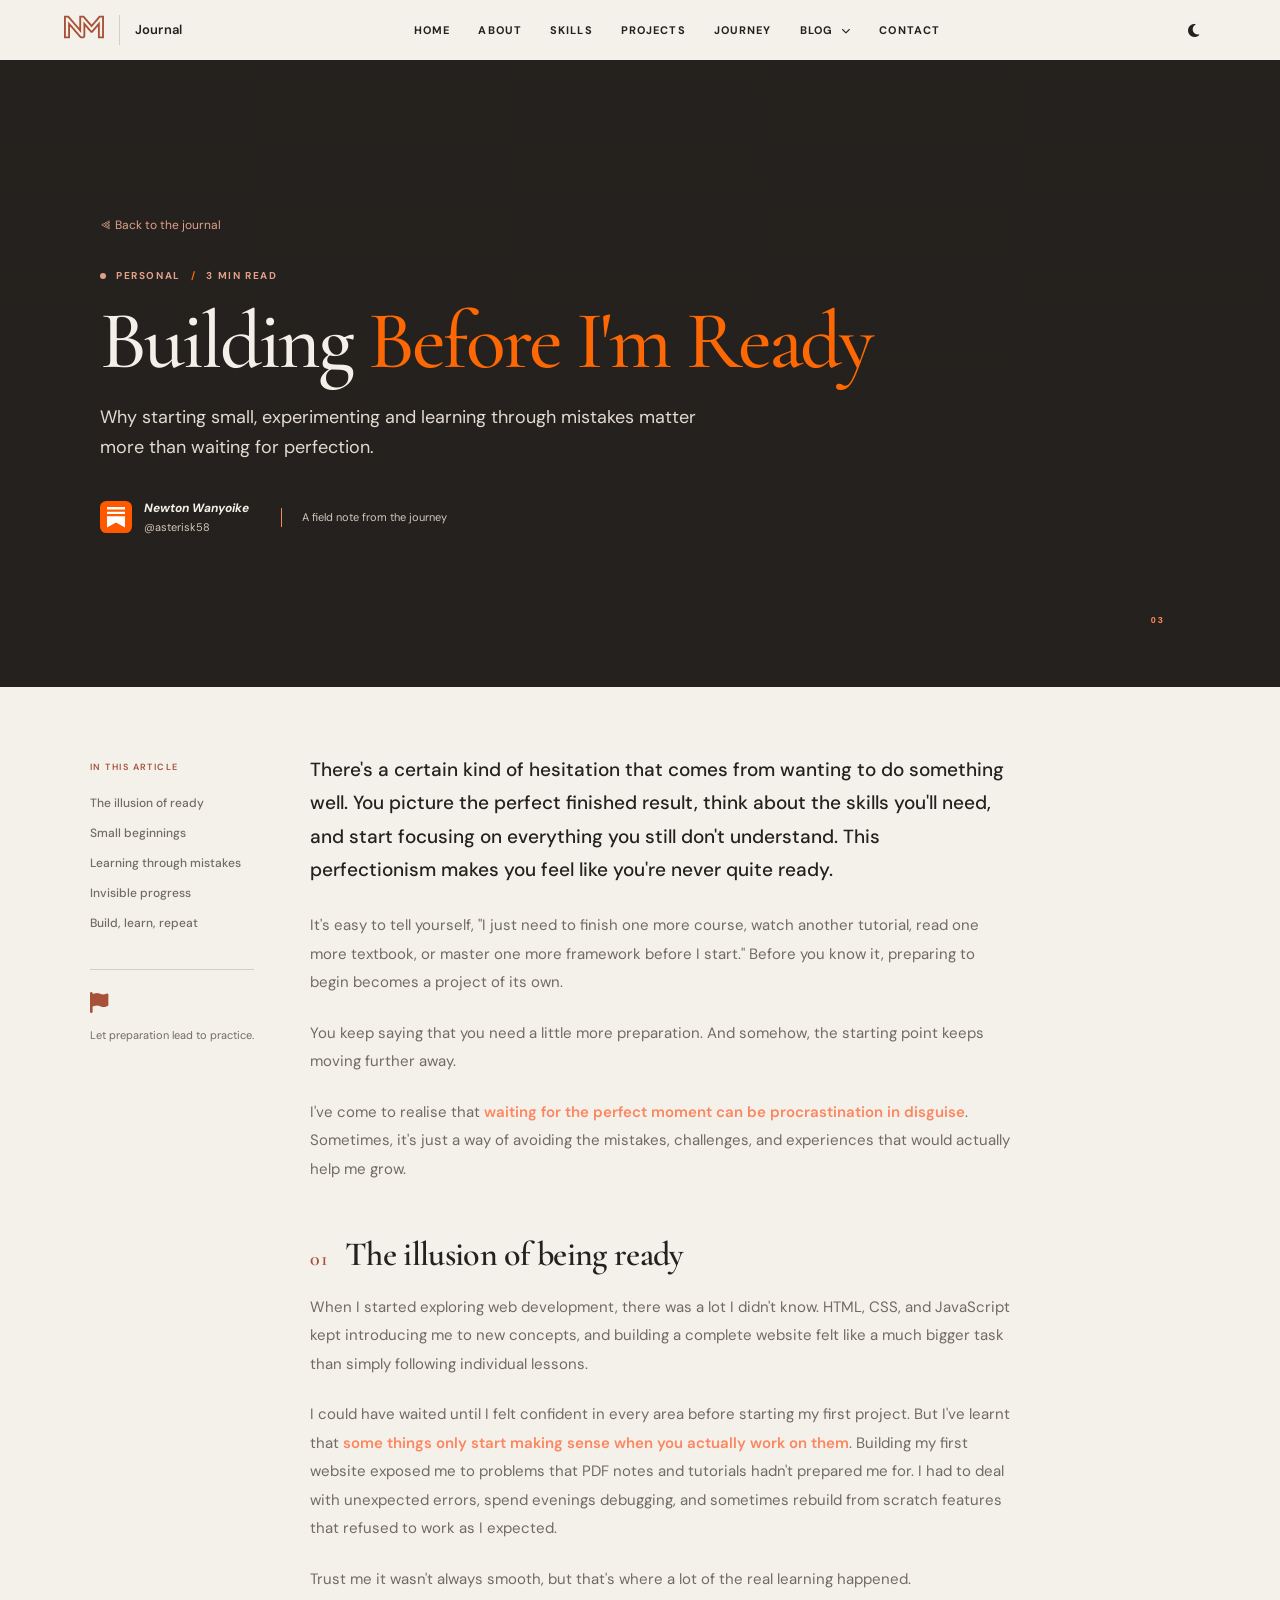
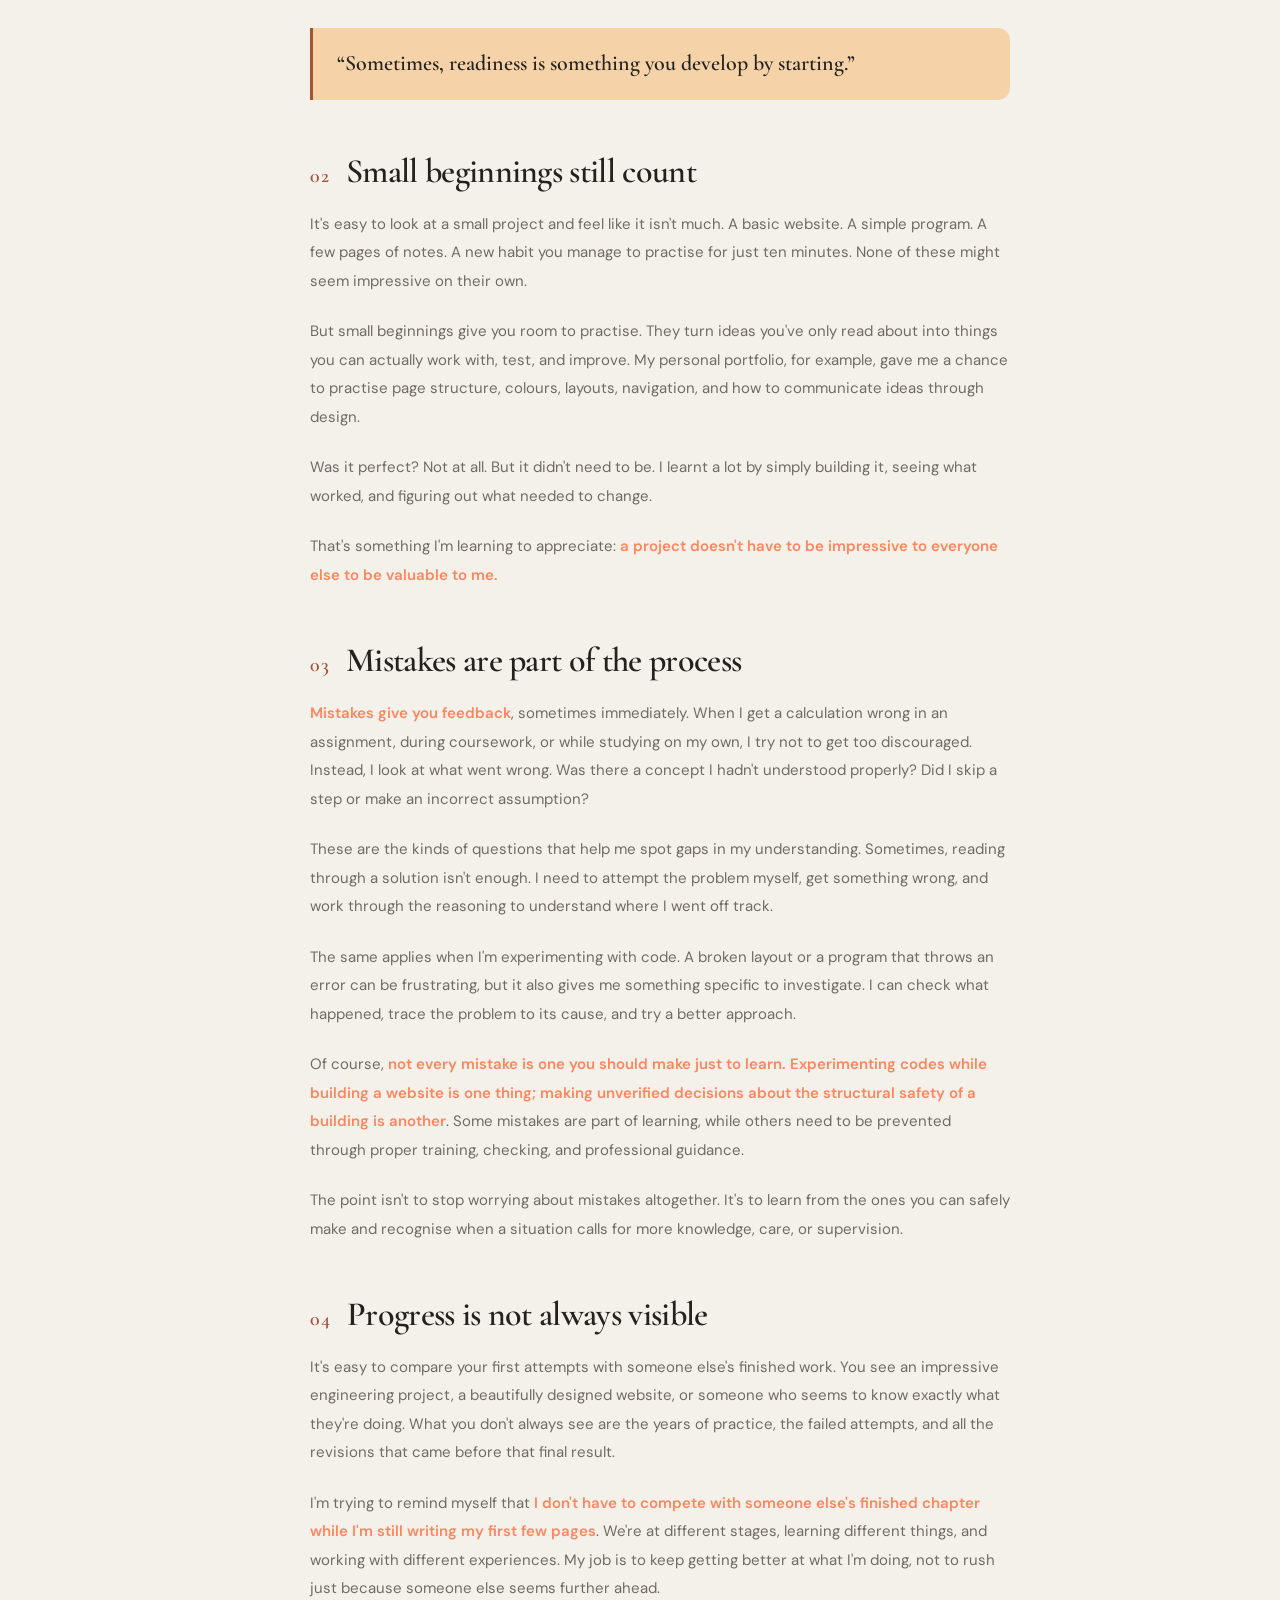
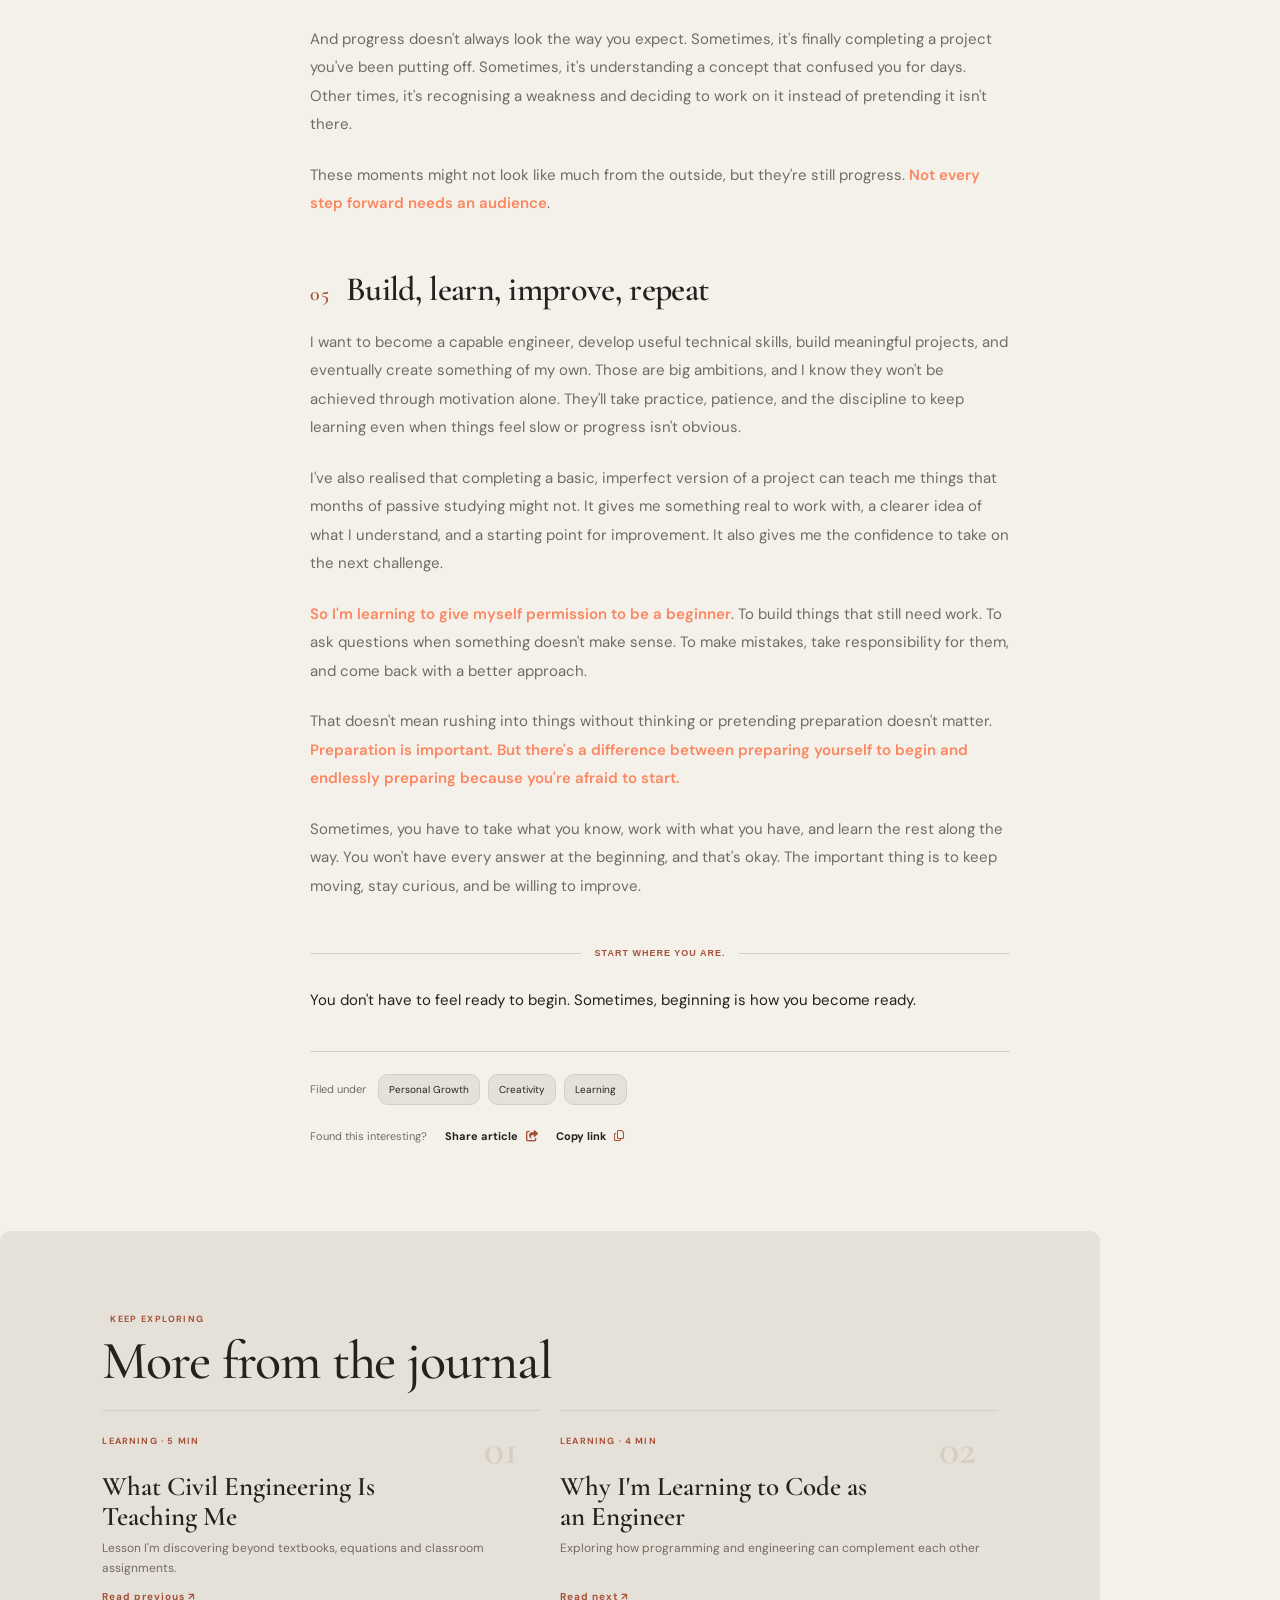
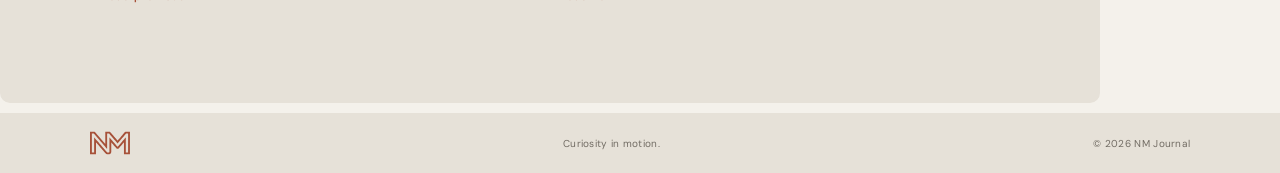
==== commit d40eed47: "Add files via upload" ====
--- a/building-before-im-ready.html
+++ b/building-before-im-ready.html
@@ -1,18 +1,33 @@
 <!doctype html>
-<html lang="en">
+<html lang="en" data-theme="light">
   <head>
     <meta charset="UTF-8" />
     <meta name="viewport" content="width=device-width, initial-scale=1.0" />
-    <meta name="theme-color" content="#0b1728" />
+    <meta name="theme-color" content="#f4f1eb" />
     <meta
       name="description"
       content="Why starting small, experimenting and learning through mistakes matter more than waiting for perfection."
     />
-    <title>Building Before I'm Ready | NM Journal</title>
+    <link rel="canonical" href="https://asterisk58.github.io/improved%20web%20portfolio/building-before-im-ready.html" />
+    <meta property="og:type" content="article" />
+    <meta property="og:url" content="https://asterisk58.github.io/improved%20web%20portfolio/building-before-im-ready.html" />
+    <meta property="og:site_name" content="NM Journal" />
+    <meta property="og:title" content="Building Before I'm Ready | NM Journal" />
+    <meta property="og:description" content="Why starting small, experimenting and learning through mistakes matter more than waiting for perfection." />
+    <meta property="og:image" content="https://asterisk58.github.io/portfolio-preview.jpg" />
+    <meta property="og:image:alt" content="Newton M. Wanyoike portfolio preview" />
+    <meta property="og:image:type" content="image/jpeg" />
+    <meta property="og:image:width" content="1200" />
+    <meta property="og:image:height" content="630" />
+    <meta name="twitter:card" content="summary_large_image" />
+    <meta name="twitter:title" content="Building Before I'm Ready | NM Journal" />
+    <meta name="twitter:description" content="Why starting small, experimenting and learning through mistakes matter more than waiting for perfection." />
+    <meta name="twitter:image" content="https://asterisk58.github.io/portfolio-preview.jpg" />
+    <meta name="twitter:image:alt" content="Newton M. Wanyoike portfolio preview" />    <title>Building Before I'm Ready | NM Journal</title>
     <link rel="preconnect" href="https://fonts.googleapis.com" />
     <link rel="preconnect" href="https://fonts.gstatic.com" crossorigin />
     <link
-      href="https://fonts.googleapis.com/css2?family=DM+Sans:wght@400;500;600;700&family=Manrope:wght@400;500;600;700;800&display=swap"
+      href="https://fonts.googleapis.com/css2?family=Cormorant+Garamond:wght@500;600;700&family=DM+Sans:wght@400;500;600;700&display=swap"
       rel="stylesheet"
     />
     <link
@@ -31,11 +46,16 @@
     </header-->
     <header class="navbar">
       <div class="logo-area">
-        <div class="logo">
-          <a href="building-before-im-ready.html" aria-label="Home">
-            <span>N</span><span>M</span>
+        <a class="logo" href="index.html#home" aria-label="Home">
+          <span>
+            <svg width="40" height="40" viewBox="0 0 1307 1307">
+              <path
+                fill="currentColor"
+                d="M 0.0,285.0 L 1.0,1023.0 L 195.0,1023.0 L 196.0,644.0 L 198.0,637.0 L 225.0,664.0 L 229.0,671.0 L 295.0,745.0 L 308.0,762.0 L 326.0,781.0 L 326.0,783.0 L 360.0,822.0 L 365.0,826.0 L 364.0,827.0 L 391.0,856.0 L 402.0,871.0 L 413.0,882.0 L 442.0,917.0 L 444.0,917.0 L 444.0,919.0 L 457.0,935.0 L 460.0,936.0 L 460.0,938.0 L 514.0,999.0 L 516.0,999.0 L 522.0,1006.0 L 529.0,1009.0 L 537.0,1015.0 L 555.0,1021.0 L 577.0,1024.0 L 620.0,1023.0 L 624.0,1021.0 L 633.0,1020.0 L 652.0,1013.0 L 661.0,1008.0 L 676.0,995.0 L 682.0,987.0 L 691.0,967.0 L 695.0,947.0 L 695.0,645.0 L 696.0,640.0 L 698.0,638.0 L 710.0,649.0 L 709.0,650.0 L 765.0,713.0 L 765.0,715.0 L 802.0,756.0 L 821.0,780.0 L 869.0,835.0 L 878.0,840.0 L 882.0,839.0 L 887.0,842.0 L 905.0,843.0 L 928.0,839.0 L 942.0,827.0 L 973.0,790.0 L 972.0,789.0 L 974.0,787.0 L 975.0,788.0 L 974.0,787.0 L 984.0,777.0 L 988.0,770.0 L 992.0,768.0 L 1004.0,752.0 L 1009.0,748.0 L 1062.0,685.0 L 1074.0,673.0 L 1082.0,663.0 L 1084.0,658.0 L 1086.0,658.0 L 1094.0,648.0 L 1105.0,637.0 L 1107.0,637.0 L 1109.0,641.0 L 1110.0,1023.0 L 1303.0,1024.0 L 1305.0,1022.0 L 1306.0,304.0 L 1304.0,283.0 L 1171.0,282.0 L 1155.0,285.0 L 1145.0,291.0 L 1133.0,303.0 L 1125.0,314.0 L 1085.0,359.0 L 1084.0,362.0 L 1065.0,382.0 L 1047.0,405.0 L 1043.0,408.0 L 1016.0,440.0 L 1017.0,441.0 L 1007.0,450.0 L 1005.0,454.0 L 941.0,527.0 L 941.0,529.0 L 936.0,533.0 L 909.0,566.0 L 902.0,572.0 L 899.0,571.0 L 889.0,561.0 L 870.0,537.0 L 866.0,535.0 L 865.0,532.0 L 860.0,528.0 L 860.0,526.0 L 838.0,500.0 L 817.0,478.0 L 818.0,477.0 L 791.0,447.0 L 773.0,424.0 L 765.0,417.0 L 761.0,410.0 L 730.0,374.0 L 723.0,368.0 L 722.0,365.0 L 712.0,355.0 L 703.0,343.0 L 701.0,343.0 L 701.0,340.0 L 657.0,290.0 L 648.0,285.0 L 634.0,282.0 L 504.0,283.0 L 499.0,288.0 L 499.0,671.0 L 498.0,678.0 L 496.0,680.0 L 487.0,672.0 L 479.0,662.0 L 477.0,662.0 L 477.0,660.0 L 468.0,648.0 L 464.0,646.0 L 465.0,645.0 L 460.0,641.0 L 460.0,639.0 L 441.0,620.0 L 441.0,618.0 L 424.0,599.0 L 423.0,596.0 L 411.0,582.0 L 400.0,572.0 L 400.0,570.0 L 385.0,552.0 L 381.0,550.0 L 381.0,548.0 L 358.0,520.0 L 354.0,518.0 L 351.0,512.0 L 350.0,513.0 L 348.0,509.0 L 343.0,506.0 L 343.0,503.0 L 321.0,477.0 L 313.0,471.0 L 313.0,468.0 L 300.0,455.0 L 300.0,453.0 L 296.0,450.0 L 296.0,448.0 L 275.0,425.0 L 268.0,415.0 L 258.0,406.0 L 258.0,404.0 L 255.0,401.0 L 253.0,401.0 L 252.0,397.0 L 210.0,348.0 L 204.0,343.0 L 204.0,341.0 L 200.0,338.0 L 177.0,309.0 L 159.0,290.0 L 158.0,291.0 L 153.0,286.0 L 144.0,283.0 L 134.0,282.0 L 12.0,282.0 L 12.0,284.0 L 2.0,283.0 Z M 61.0,346.0 L 66.0,343.0 L 114.0,343.0 L 123.0,344.0 L 130.0,349.0 L 132.0,353.0 L 138.0,360.0 L 140.0,360.0 L 140.0,362.0 L 173.0,401.0 L 205.0,436.0 L 213.0,447.0 L 220.0,453.0 L 220.0,455.0 L 228.0,463.0 L 230.0,467.0 L 251.0,489.0 L 250.0,490.0 L 273.0,515.0 L 274.0,518.0 L 295.0,541.0 L 309.0,559.0 L 316.0,565.0 L 316.0,567.0 L 341.0,596.0 L 348.0,601.0 L 347.0,603.0 L 388.0,649.0 L 426.0,695.0 L 442.0,712.0 L 444.0,712.0 L 445.0,717.0 L 471.0,745.0 L 471.0,747.0 L 493.0,771.0 L 495.0,775.0 L 536.0,823.0 L 541.0,826.0 L 540.0,827.0 L 542.0,830.0 L 544.0,830.0 L 544.0,832.0 L 554.0,843.0 L 557.0,842.0 L 557.0,844.0 L 560.0,838.0 L 560.0,346.0 L 562.0,344.0 L 617.0,343.0 L 624.0,346.0 L 636.0,358.0 L 643.0,369.0 L 650.0,376.0 L 653.0,377.0 L 653.0,380.0 L 684.0,416.0 L 689.0,420.0 L 690.0,423.0 L 711.0,446.0 L 713.0,450.0 L 720.0,456.0 L 720.0,458.0 L 745.0,487.0 L 748.0,488.0 L 748.0,490.0 L 759.0,501.0 L 759.0,503.0 L 809.0,561.0 L 813.0,564.0 L 821.0,575.0 L 828.0,581.0 L 828.0,583.0 L 853.0,611.0 L 856.0,612.0 L 856.0,615.0 L 900.0,666.0 L 907.0,663.0 L 909.0,658.0 L 912.0,657.0 L 957.0,604.0 L 961.0,597.0 L 970.0,589.0 L 972.0,584.0 L 975.0,583.0 L 987.0,569.0 L 990.0,564.0 L 991.0,565.0 L 1000.0,554.0 L 1000.0,552.0 L 1003.0,551.0 L 1010.0,541.0 L 1036.0,512.0 L 1036.0,510.0 L 1053.0,492.0 L 1054.0,489.0 L 1068.0,475.0 L 1068.0,473.0 L 1072.0,470.0 L 1127.0,406.0 L 1127.0,404.0 L 1154.0,375.0 L 1155.0,372.0 L 1164.0,363.0 L 1164.0,360.0 L 1170.0,356.0 L 1173.0,350.0 L 1180.0,344.0 L 1184.0,343.0 L 1242.0,344.0 L 1244.0,346.0 L 1245.0,447.0 L 1244.0,960.0 L 1241.0,963.0 L 1237.0,964.0 L 1174.0,963.0 L 1170.0,960.0 L 1170.0,474.0 L 1166.0,471.0 L 1164.0,473.0 L 1165.0,475.0 L 1159.0,479.0 L 1132.0,510.0 L 1132.0,512.0 L 1128.0,514.0 L 1126.0,519.0 L 1071.0,581.0 L 1072.0,582.0 L 1061.0,592.0 L 1053.0,602.0 L 1053.0,604.0 L 1032.0,626.0 L 927.0,749.0 L 925.0,753.0 L 902.0,777.0 L 897.0,775.0 L 891.0,768.0 L 889.0,768.0 L 887.0,763.0 L 881.0,758.0 L 882.0,757.0 L 868.0,740.0 L 859.0,732.0 L 856.0,726.0 L 849.0,720.0 L 850.0,719.0 L 828.0,695.0 L 828.0,693.0 L 816.0,679.0 L 813.0,678.0 L 814.0,677.0 L 796.0,656.0 L 793.0,655.0 L 790.0,649.0 L 779.0,638.0 L 780.0,637.0 L 748.0,602.0 L 748.0,600.0 L 739.0,593.0 L 740.0,591.0 L 731.0,580.0 L 717.0,566.0 L 716.0,563.0 L 700.0,544.0 L 696.0,542.0 L 695.0,538.0 L 680.0,523.0 L 681.0,522.0 L 652.0,488.0 L 648.0,486.0 L 648.0,484.0 L 638.0,472.0 L 635.0,472.0 L 634.0,941.0 L 629.0,955.0 L 619.0,963.0 L 617.0,962.0 L 576.0,964.0 L 565.0,961.0 L 550.0,951.0 L 551.0,950.0 L 536.0,932.0 L 525.0,922.0 L 512.0,904.0 L 509.0,903.0 L 509.0,901.0 L 501.0,892.0 L 499.0,893.0 L 497.0,891.0 L 498.0,888.0 L 473.0,861.0 L 462.0,846.0 L 460.0,846.0 L 459.0,843.0 L 458.0,844.0 L 456.0,842.0 L 454.0,837.0 L 428.0,807.0 L 425.0,806.0 L 422.0,800.0 L 412.0,790.0 L 412.0,788.0 L 401.0,775.0 L 392.0,767.0 L 391.0,764.0 L 380.0,753.0 L 369.0,738.0 L 361.0,731.0 L 362.0,730.0 L 322.0,684.0 L 316.0,679.0 L 314.0,674.0 L 305.0,666.0 L 305.0,664.0 L 284.0,641.0 L 257.0,608.0 L 254.0,605.0 L 252.0,605.0 L 250.0,600.0 L 247.0,598.0 L 240.0,588.0 L 238.0,588.0 L 238.0,586.0 L 237.0,587.0 L 236.0,584.0 L 232.0,582.0 L 233.0,581.0 L 208.0,552.0 L 204.0,550.0 L 205.0,548.0 L 200.0,544.0 L 196.0,537.0 L 190.0,531.0 L 188.0,531.0 L 188.0,528.0 L 179.0,519.0 L 177.0,515.0 L 172.0,511.0 L 146.0,479.0 L 140.0,475.0 L 140.0,472.0 L 138.0,472.0 L 135.0,476.0 L 135.0,960.0 L 132.0,963.0 L 63.0,963.0 L 61.0,961.0 Z"
+              />
+            </svg>
+          </span>
           </a>
-        </div>
         <div class="logo-divider"></div>
         <div class="name">Journal</div>
       </div>
@@ -67,7 +87,7 @@
             >
           </div>
         </div>
-        <a href="index.html#contacts">Contact</a>
+        <a href="index.html#contact">Contact</a>
       </nav>
 
       <div class="nav-actions">
@@ -97,7 +117,7 @@
       <section class="article-hero building-hero">
         <div class="hero-grid"></div>
         <div class="hero-content">
-          <a class="back-link" href="index.html#blog">◄ Back to the journal</a>
+          <a class="back-link" href="index.html#blog">⫷ Back to the journal</a>
           <div class="eyebrow">
             <span class="eyebrow-dot"></span> PERSONAL
             <span class="eyebrow-separator">/</span> 3 MIN READ
@@ -131,7 +151,7 @@
           </div>
         </div>
         <div class="hero-stamp" aria-hidden="true">
-          <span>LEARNING THROUGH</span><strong>PRACTICE</strong><i>03 / 03</i>
+          03
         </div>
       </section>
 
@@ -171,8 +191,8 @@
           </p>
 
           <p>
-            I've come to realise that waiting for the perfect moment can be
-            procrastination in disguise. Sometimes, it's just a way of avoiding
+            I've come to realise that <em>waiting for the perfect moment can be
+            procrastination in disguise</em>. Sometimes, it's just a way of avoiding
             the mistakes, challenges, and experiences that would actually help
             me grow.
           </p>
@@ -188,12 +208,12 @@
 
           <p>
             I could have waited until I felt confident in every area before
-            starting my first project. But I've learnt that some things only
-            start making sense when you actually work on them. Building my first
-            website exposed me to problems that tutorials hadn't prepared me
+            starting my first project. But I've learnt that <em>some things only
+            start making sense when you actually work on them</em>. Building my first
+            website exposed me to problems that PDF notes and tutorials hadn't prepared me
             for. I had to deal with unexpected errors, spend evenings debugging,
             and sometimes rebuild from scratch features that refused to work as
-            expected.
+            I expected.
           </p>
 
           <p>
@@ -229,8 +249,8 @@
           </p>
 
           <p>
-            That's something I'm learning to appreciate: a project doesn't have
-            to be impressive to everyone else to be valuable to me.
+            That's something I'm learning to appreciate: <em> a project doesn't have
+            to be impressive to everyone else to be valuable to me.</em>
           </p>
 
           <h2 id="mistakes">
@@ -238,7 +258,7 @@
           </h2>
 
           <p>
-            Mistakes give you feedback, sometimes immediately. When I get a
+            <em>Mistakes give you feedback</em>, sometimes immediately. When I get a
             calculation wrong in an assignment, during coursework, or while
             studying on my own, I try not to get too discouraged. Instead, I
             look at what went wrong. Was there a concept I hadn't understood
@@ -260,10 +280,10 @@
           </p>
 
           <p>
-            Of course, not every mistake is one you should make just to learn.
-            Experimenting with a personal website is one thing; making
+            Of course, <em>not every mistake is one you should make just to learn.
+            Experimenting codes while building a website is one thing; making
             unverified decisions about the structural safety of a building is
-            another. Some mistakes are part of learning, while others need to be
+            another</em>. Some mistakes are part of learning, while others need to be
             prevented through proper training, checking, and professional
             guidance.
           </p>
@@ -286,9 +306,9 @@
           </p>
 
           <p>
-            I'm trying to remind myself that I don't have to compete with
+            I'm trying to remind myself that <em>I don't have to compete with
             someone else's finished chapter while I'm still writing my first few
-            pages. We're at different stages, learning different things, and
+            pages</em>. We're at different stages, learning different things, and
             working with different experiences. My job is to keep getting better
             at what I'm doing, not to rush just because someone else seems
             further ahead.
@@ -304,7 +324,7 @@
 
           <p>
             These moments might not look like much from the outside, but they're
-            still progress. Not every step forward needs an audience.
+            still progress. <em>Not every step forward needs an audience</em>.
           </p>
 
           <h2 id="repeat"><span>05</span> Build, learn, improve, repeat</h2>
@@ -327,7 +347,7 @@
           </p>
 
           <p>
-            So I'm learning to give myself permission to be a beginner. To build
+            <em>So I'm learning to give myself permission to be a beginner</em>. To build
             things that still need work. To ask questions when something doesn't
             make sense. To make mistakes, take responsibility for them, and come
             back with a better approach.
@@ -335,9 +355,9 @@
 
           <p>
             That doesn't mean rushing into things without thinking or pretending
-            preparation doesn't matter. Preparation is important. But there's a
+            preparation doesn't matter. <em>Preparation is important. But there's a
             difference between preparing yourself to begin and endlessly
-            preparing because you're afraid to start.
+            preparing because you're afraid to start.</em>
           </p>
 
           <p>
@@ -411,7 +431,14 @@
       </section>
     </main>
     <footer class="site-footer">
-      <a class="footer-brand" href="#top">NM</a>
+      <a class="footer-brand" href="#top">
+        <svg width="40" height="40" viewBox="0 0 1307 1307">
+              <path
+                fill="currentColor"
+                d="M 0.0,285.0 L 1.0,1023.0 L 195.0,1023.0 L 196.0,644.0 L 198.0,637.0 L 225.0,664.0 L 229.0,671.0 L 295.0,745.0 L 308.0,762.0 L 326.0,781.0 L 326.0,783.0 L 360.0,822.0 L 365.0,826.0 L 364.0,827.0 L 391.0,856.0 L 402.0,871.0 L 413.0,882.0 L 442.0,917.0 L 444.0,917.0 L 444.0,919.0 L 457.0,935.0 L 460.0,936.0 L 460.0,938.0 L 514.0,999.0 L 516.0,999.0 L 522.0,1006.0 L 529.0,1009.0 L 537.0,1015.0 L 555.0,1021.0 L 577.0,1024.0 L 620.0,1023.0 L 624.0,1021.0 L 633.0,1020.0 L 652.0,1013.0 L 661.0,1008.0 L 676.0,995.0 L 682.0,987.0 L 691.0,967.0 L 695.0,947.0 L 695.0,645.0 L 696.0,640.0 L 698.0,638.0 L 710.0,649.0 L 709.0,650.0 L 765.0,713.0 L 765.0,715.0 L 802.0,756.0 L 821.0,780.0 L 869.0,835.0 L 878.0,840.0 L 882.0,839.0 L 887.0,842.0 L 905.0,843.0 L 928.0,839.0 L 942.0,827.0 L 973.0,790.0 L 972.0,789.0 L 974.0,787.0 L 975.0,788.0 L 974.0,787.0 L 984.0,777.0 L 988.0,770.0 L 992.0,768.0 L 1004.0,752.0 L 1009.0,748.0 L 1062.0,685.0 L 1074.0,673.0 L 1082.0,663.0 L 1084.0,658.0 L 1086.0,658.0 L 1094.0,648.0 L 1105.0,637.0 L 1107.0,637.0 L 1109.0,641.0 L 1110.0,1023.0 L 1303.0,1024.0 L 1305.0,1022.0 L 1306.0,304.0 L 1304.0,283.0 L 1171.0,282.0 L 1155.0,285.0 L 1145.0,291.0 L 1133.0,303.0 L 1125.0,314.0 L 1085.0,359.0 L 1084.0,362.0 L 1065.0,382.0 L 1047.0,405.0 L 1043.0,408.0 L 1016.0,440.0 L 1017.0,441.0 L 1007.0,450.0 L 1005.0,454.0 L 941.0,527.0 L 941.0,529.0 L 936.0,533.0 L 909.0,566.0 L 902.0,572.0 L 899.0,571.0 L 889.0,561.0 L 870.0,537.0 L 866.0,535.0 L 865.0,532.0 L 860.0,528.0 L 860.0,526.0 L 838.0,500.0 L 817.0,478.0 L 818.0,477.0 L 791.0,447.0 L 773.0,424.0 L 765.0,417.0 L 761.0,410.0 L 730.0,374.0 L 723.0,368.0 L 722.0,365.0 L 712.0,355.0 L 703.0,343.0 L 701.0,343.0 L 701.0,340.0 L 657.0,290.0 L 648.0,285.0 L 634.0,282.0 L 504.0,283.0 L 499.0,288.0 L 499.0,671.0 L 498.0,678.0 L 496.0,680.0 L 487.0,672.0 L 479.0,662.0 L 477.0,662.0 L 477.0,660.0 L 468.0,648.0 L 464.0,646.0 L 465.0,645.0 L 460.0,641.0 L 460.0,639.0 L 441.0,620.0 L 441.0,618.0 L 424.0,599.0 L 423.0,596.0 L 411.0,582.0 L 400.0,572.0 L 400.0,570.0 L 385.0,552.0 L 381.0,550.0 L 381.0,548.0 L 358.0,520.0 L 354.0,518.0 L 351.0,512.0 L 350.0,513.0 L 348.0,509.0 L 343.0,506.0 L 343.0,503.0 L 321.0,477.0 L 313.0,471.0 L 313.0,468.0 L 300.0,455.0 L 300.0,453.0 L 296.0,450.0 L 296.0,448.0 L 275.0,425.0 L 268.0,415.0 L 258.0,406.0 L 258.0,404.0 L 255.0,401.0 L 253.0,401.0 L 252.0,397.0 L 210.0,348.0 L 204.0,343.0 L 204.0,341.0 L 200.0,338.0 L 177.0,309.0 L 159.0,290.0 L 158.0,291.0 L 153.0,286.0 L 144.0,283.0 L 134.0,282.0 L 12.0,282.0 L 12.0,284.0 L 2.0,283.0 Z M 61.0,346.0 L 66.0,343.0 L 114.0,343.0 L 123.0,344.0 L 130.0,349.0 L 132.0,353.0 L 138.0,360.0 L 140.0,360.0 L 140.0,362.0 L 173.0,401.0 L 205.0,436.0 L 213.0,447.0 L 220.0,453.0 L 220.0,455.0 L 228.0,463.0 L 230.0,467.0 L 251.0,489.0 L 250.0,490.0 L 273.0,515.0 L 274.0,518.0 L 295.0,541.0 L 309.0,559.0 L 316.0,565.0 L 316.0,567.0 L 341.0,596.0 L 348.0,601.0 L 347.0,603.0 L 388.0,649.0 L 426.0,695.0 L 442.0,712.0 L 444.0,712.0 L 445.0,717.0 L 471.0,745.0 L 471.0,747.0 L 493.0,771.0 L 495.0,775.0 L 536.0,823.0 L 541.0,826.0 L 540.0,827.0 L 542.0,830.0 L 544.0,830.0 L 544.0,832.0 L 554.0,843.0 L 557.0,842.0 L 557.0,844.0 L 560.0,838.0 L 560.0,346.0 L 562.0,344.0 L 617.0,343.0 L 624.0,346.0 L 636.0,358.0 L 643.0,369.0 L 650.0,376.0 L 653.0,377.0 L 653.0,380.0 L 684.0,416.0 L 689.0,420.0 L 690.0,423.0 L 711.0,446.0 L 713.0,450.0 L 720.0,456.0 L 720.0,458.0 L 745.0,487.0 L 748.0,488.0 L 748.0,490.0 L 759.0,501.0 L 759.0,503.0 L 809.0,561.0 L 813.0,564.0 L 821.0,575.0 L 828.0,581.0 L 828.0,583.0 L 853.0,611.0 L 856.0,612.0 L 856.0,615.0 L 900.0,666.0 L 907.0,663.0 L 909.0,658.0 L 912.0,657.0 L 957.0,604.0 L 961.0,597.0 L 970.0,589.0 L 972.0,584.0 L 975.0,583.0 L 987.0,569.0 L 990.0,564.0 L 991.0,565.0 L 1000.0,554.0 L 1000.0,552.0 L 1003.0,551.0 L 1010.0,541.0 L 1036.0,512.0 L 1036.0,510.0 L 1053.0,492.0 L 1054.0,489.0 L 1068.0,475.0 L 1068.0,473.0 L 1072.0,470.0 L 1127.0,406.0 L 1127.0,404.0 L 1154.0,375.0 L 1155.0,372.0 L 1164.0,363.0 L 1164.0,360.0 L 1170.0,356.0 L 1173.0,350.0 L 1180.0,344.0 L 1184.0,343.0 L 1242.0,344.0 L 1244.0,346.0 L 1245.0,447.0 L 1244.0,960.0 L 1241.0,963.0 L 1237.0,964.0 L 1174.0,963.0 L 1170.0,960.0 L 1170.0,474.0 L 1166.0,471.0 L 1164.0,473.0 L 1165.0,475.0 L 1159.0,479.0 L 1132.0,510.0 L 1132.0,512.0 L 1128.0,514.0 L 1126.0,519.0 L 1071.0,581.0 L 1072.0,582.0 L 1061.0,592.0 L 1053.0,602.0 L 1053.0,604.0 L 1032.0,626.0 L 927.0,749.0 L 925.0,753.0 L 902.0,777.0 L 897.0,775.0 L 891.0,768.0 L 889.0,768.0 L 887.0,763.0 L 881.0,758.0 L 882.0,757.0 L 868.0,740.0 L 859.0,732.0 L 856.0,726.0 L 849.0,720.0 L 850.0,719.0 L 828.0,695.0 L 828.0,693.0 L 816.0,679.0 L 813.0,678.0 L 814.0,677.0 L 796.0,656.0 L 793.0,655.0 L 790.0,649.0 L 779.0,638.0 L 780.0,637.0 L 748.0,602.0 L 748.0,600.0 L 739.0,593.0 L 740.0,591.0 L 731.0,580.0 L 717.0,566.0 L 716.0,563.0 L 700.0,544.0 L 696.0,542.0 L 695.0,538.0 L 680.0,523.0 L 681.0,522.0 L 652.0,488.0 L 648.0,486.0 L 648.0,484.0 L 638.0,472.0 L 635.0,472.0 L 634.0,941.0 L 629.0,955.0 L 619.0,963.0 L 617.0,962.0 L 576.0,964.0 L 565.0,961.0 L 550.0,951.0 L 551.0,950.0 L 536.0,932.0 L 525.0,922.0 L 512.0,904.0 L 509.0,903.0 L 509.0,901.0 L 501.0,892.0 L 499.0,893.0 L 497.0,891.0 L 498.0,888.0 L 473.0,861.0 L 462.0,846.0 L 460.0,846.0 L 459.0,843.0 L 458.0,844.0 L 456.0,842.0 L 454.0,837.0 L 428.0,807.0 L 425.0,806.0 L 422.0,800.0 L 412.0,790.0 L 412.0,788.0 L 401.0,775.0 L 392.0,767.0 L 391.0,764.0 L 380.0,753.0 L 369.0,738.0 L 361.0,731.0 L 362.0,730.0 L 322.0,684.0 L 316.0,679.0 L 314.0,674.0 L 305.0,666.0 L 305.0,664.0 L 284.0,641.0 L 257.0,608.0 L 254.0,605.0 L 252.0,605.0 L 250.0,600.0 L 247.0,598.0 L 240.0,588.0 L 238.0,588.0 L 238.0,586.0 L 237.0,587.0 L 236.0,584.0 L 232.0,582.0 L 233.0,581.0 L 208.0,552.0 L 204.0,550.0 L 205.0,548.0 L 200.0,544.0 L 196.0,537.0 L 190.0,531.0 L 188.0,531.0 L 188.0,528.0 L 179.0,519.0 L 177.0,515.0 L 172.0,511.0 L 146.0,479.0 L 140.0,475.0 L 140.0,472.0 L 138.0,472.0 L 135.0,476.0 L 135.0,960.0 L 132.0,963.0 L 63.0,963.0 L 61.0,961.0 Z"
+              />
+        </svg>
+      </a>
       <p>Curiosity in motion.</p>
       <small>© <span data-year></span> NM Journal</small>
     </footer>
--- a/article.css
+++ b/article.css
@@ -1,20 +1,48 @@
 * {
   box-sizing: border-box;
 }
+
+:root {
+  --journal-paper: #f4f1eb;
+  --journal-surface: #e6e1d8;
+  --journal-ink: #24221f;
+  --journal-muted: #716b63;
+  --journal-line: #d5cec3;
+  --journal-accent: #a75139;
+  --journal-display: "Cormorant Garamond", Georgia, serif;
+  --journal-sans: "DM Sans", Arial, sans-serif;
+  --eyebrow: #fc865f;
+  --shadow: #0000007a;
+}
+
+html[data-theme="dark"] {
+  --journal-paper: #0f0f0e;
+  --journal-surface: #292724;
+  --journal-ink: #f0ece5;
+  --journal-muted: #c2baaf;
+  --journal-line: #48433d;
+  --journal-accent: #d78368;
+  --eyebrow: #c98066;
+  --shadow: #00000000;
+}
+
 html {
-  scroll-behavior: smooth;
-  scroll-padding-top: 100px;
-}
+  scroll-padding-top: 0px;
+  scroll-behavior: auto;
+  transition: none !important;
+}
+
 body {
+  color: var(--journal-ink);
+  background: var(--journal-paper);
+  font-family: var(--journal-sans);
+  scroll-padding-top: 0px;
   margin: 0;
-  background: #f4f7fb;
-  color: #192436;
-  font-family: "Inter", sans-serif;
   line-height: 1.7;
-  transition:
-    background 0.25s,
-    color 0.25s;
-}
+  scroll-behavior: auto;
+  transition: none !important;
+}
+
 a {
   color: inherit;
   text-decoration: none;
@@ -33,115 +61,96 @@
   display: block;
   height: 100%;
   width: 0;
-  background: linear-gradient(90deg, #35d0bd, #ff9b59);
+  background: var(--journal-accent);
 }
 
 .navbar {
-  height: 60px;
+  position: sticky;
+  min-height: 60px;
+  background: var(--journal-paper);
+  border: none;
   display: flex;
   align-items: center;
   justify-content: space-between;
-  padding: 0 4.5%;
-  background: color-mix(in srgb, white 30%, transparent);
-  backdrop-filter: blur(10px);
-  border-bottom: 1px solid rgba(255, 255, 255, 0.12);
-  position: fixed;
+  padding: 0 clamp(20px, 5vw, 76px);
   inset: 0 0 auto;
   z-index: 100;
+  gap: 28px;
 }
 
 main {
-  padding-top: 60px;
-}
-
-/* Logo */
+  padding-top: 0;
+}
+
+.logo {
+  display: flex;
+  align-items: baseline;
+  gap: 1px;
+  width: auto;
+  color: var(--journal-accent);
+  font: 600 34px/1 var(--journal-display);
+  letter-spacing: -2px;
+  text-decoration: none;
+}
 
 .logo-area {
   display: flex;
   align-items: center;
-  gap: 9px;
-}
-
-.logo {
-  font-size: 37px;
-  font-weight: 800;
-  letter-spacing: -12px;
-  width: 50px;
-}
-
-.logo span:first-child {
-  color: #192436;
-}
-
-.logo span:last-child {
-  color: #192436;
+  gap: 15px;
+  min-width: 0;
+  text-decoration: none;
 }
 
 .logo-divider {
   width: 1px;
   height: 30px;
-  background: rgba(1, 24, 88, 0.3);
+  background: var(--journal-line);
 }
 
 .name {
-  font-size: 16px;
+  font-size: 13px;
   font-weight: 600;
-}
-
-/* Navigation */
+  letter-spacing: 0.01em;
+  white-space: nowrap;
+}
 
 .nav-links {
   display: flex;
   align-items: center;
-  gap: 35px;
-  font-size: 13px;
+  gap: clamp(17px, 2.2vw, 34px);
+  font: 700 11px var(--journal-sans);
+  letter-spacing: 0.1em;
+  text-transform: uppercase;
 }
 
 .nav-links a {
-  color: #192436;
+  min-height: 60px;
+  height: auto;
+  color: var(--journal-ink);
+  font: inherit;
   text-decoration: none;
-  font-size: 15px;
-  font-weight: 500;
-  height: 60px;
-  display: flex;
+  display: inline-flex;
+  align-items: center;
+}
+
+.nav-links a:hover,
+.nav-links a.active,
+.nav-dropdown-trigger.active {
+  color: var(--journal-accent);
+}
+
+.nav-dropdown {
   align-items: center;
   position: relative;
-  transition:
-    color 0.25s,
-    background 0.25s,
-    transform 0.25s,
-    gap 0.25s,
-    border-color 0.25s;
-}
-
-.nav-links a:hover,
-.nav-links a.active {
-  color: #8a4700;
-}
-
-.nav-links a.active::after {
-  content: "";
-  position: absolute;
-  bottom: 0;
-  left: 0;
-  width: 100%;
-  height: 3px;
-  background: linear-gradient(90deg, #00796b, #9a4d00);
-  border-radius: 10px 10px 0 0;
-}
-.nav-dropdown {
-  height: 60px;
-  display: none;
-  align-items: center;
-  position: relative;
+  display: flex;
 }
 
 .nav-links .nav-dropdown-trigger {
-  gap: 7px;
+  gap: 8px;
 }
 
 .nav-dropdown-trigger .fa-chevron-down {
-  font-size: 10px;
+  font-size: 9px;
   transition: transform 0.2s ease;
 }
 
@@ -154,90 +163,104 @@
   display: none;
   position: absolute;
   z-index: 20;
-  top: calc(100% - 2px);
+  top: 100%;
   left: -16px;
   width: max-content;
   max-width: min(340px, 90vw);
-  padding: 8px;
-  background: #f4f7fb;
-  border: 1px solid rgba(56, 224, 192, 0.22);
-  border-radius: 0 0 12px 12px;
-  box-shadow: 0 18px 45px rgba(0, 0, 0, 0.22);
-}
-
-.nav-dropdown-menu,
+  padding: 8px 14px;
+  background: var(--journal-paper);
+  border: 1px solid var(--journal-line);
+  border-radius: 5px;
+}
+
+.nav-dropdown:hover .nav-dropdown-menu,
+.nav-dropdown:focus-within .nav-dropdown-menu,
 .nav-dropdown.open .nav-dropdown-menu {
-  display: block;
+  display: grid;
 }
 
 .nav-links .nav-dropdown-menu a {
-  height: auto;
+  padding: 8px 4px;
   min-height: 42px;
-  padding: 10px 12px;
-  border-radius: 7px;
-  font-size: 13px;
-  white-space: normal;
+  font-size: 11px;
+  letter-spacing: 0.03em;
+  text-transform: none;
 }
 
 .nav-dropdown-menu a:hover {
-  background: rgba(0, 121, 107, 0.09);
+  color: var(--journal-accent);
 }
 
 .nav-dropdown-menu a.active,
 .nav-dropdown-menu a[aria-current="page"] {
-  color: #38e0c0;
-  background: rgba(56, 224, 192, 0.12);
-  border-left: 3px solid #38e0c0;
-}
-
-.nav-dropdown-trigger.active {
-  color: #ffb84d;
-}
+  color: var(--journal-accent);
+}
+
 /* Navbar buttons */
 
 .nav-actions {
   display: flex;
   align-items: center;
-  gap: 15px;
+  gap: 1px;
 }
 
 .menu-toggle {
-  height: 37px;
-  width: 37px;
+  cursor: pointer;
+  display: inline-grid;
+  place-items: center;
+  width: 44px;
+  height: 44px;
+  padding: 0;
+  color: var(--journal-ink);
+  background: #64636118;
+  border: none;
+  font: inherit;
   display: none;
-  border: 2px solid #006b60;
-  border-radius: 10px;
-  color: #006b60;
+  border-radius: 15px;
+  font-size: 12px;
+}
+
+.theme-toggle {
+  cursor: pointer;
+  display: inline-grid;
+  place-items: center;
+  width: 44px;
+  height: 44px;
+  padding: 0;
+  color: var(--ink);
   background: transparent;
-  padding: 10px 10px;
-  cursor: pointer;
+  border: none;
+  border-radius: 50%;
+  font: inherit;
+  font-size: 15px;
+}
+
+.article-hero.civil-engineering-hero {
+  background-image:
+    linear-gradient(rgba(35, 31, 28, 0.66), rgba(35, 31, 28, 0.76)),
+    url("images/pexels-umut-karabulut-2016652412-29197533.opt.jpg");
+}
+
+.article-hero.coding-hero {
+  background-image:
+    linear-gradient(rgba(35, 31, 28, 0.66), rgba(35, 31, 28, 0.76)),
+    url("images/pexels-nemuel-6424590.opt.jpg");
+}
+
+.article-hero.building-hero {
+  background-image:
+    linear-gradient(rgba(35, 31, 28, 0.66), rgba(35, 31, 28, 0.76)),
+    url("images/pexels-tima-miroshnichenko-6615086.opt.jpg");
 }
 
 .article-hero {
   position: relative;
   overflow: hidden;
-  background: #0b1728;
-  color: #f4f8fb;
-  padding: clamp(55px, 8vw, 105px) clamp(24px, 11vw, 160px) 70px;
-  min-height: 450px;
-}
-
-.article-hero.civil-engineering-hero {
-  background-image:
-    linear-gradient(rgba(11, 23, 40, 0.72), rgba(11, 23, 40, 0.78)),
-    url("images/pexels-umut-karabulut-2016652412-29197533.jpg");
-}
-
-.article-hero.coding-hero {
-  background-image:
-    linear-gradient(rgba(11, 23, 40, 0.72), rgba(11, 23, 40, 0.78)),
-    url("images/pexels-nemuel-6424590.jpg");
-}
-
-.article-hero.building-hero {
-  background-image:
-    linear-gradient(rgba(11, 23, 40, 0.72), rgba(11, 23, 40, 0.78)),
-    url("images/pexels-tima-miroshnichenko-6615086.jpg");
+  min-height: max-content;
+  padding: 150px 100px;
+  background-color: #292622;
+  color: #f4f0e9;
+  align-items: center;
 }
 
 .article-hero.civil-engineering-hero,
@@ -248,81 +271,89 @@
   background-repeat: no-repeat;
 }
 
-.hero-grid {
+.article-hero.coding-hero .hero-grid {
   position: absolute;
   inset: 0;
   opacity: 0.15;
   background-image:
-    linear-gradient(rgba(95, 209, 198, 0.45) 1px, transparent 1px),
-    linear-gradient(90deg, rgba(95, 209, 198, 0.45) 1px, transparent 1px);
-  background-size: 46px 46px;
+    linear-gradient(rgb(0, 68, 255) 1px, transparent 1px),
+    linear-gradient(90deg, rgb(0, 68, 255) 1px, transparent 1px);
+  background-size: 30px 36px;
   mask-image: linear-gradient(90deg, black, transparent 80%);
 }
-.article-hero::after {
+.article-hero.article-hero.coding-hero::after {
   content: "";
   position: absolute;
   width: 390px;
   height: 390px;
-  border: 1px solid rgba(53, 208, 189, 0.25);
+  border: 1px solid rgb(0, 204, 255);
   border-radius: 50%;
   right: -80px;
   top: -100px;
   box-shadow:
-    0 0 0 42px rgba(53, 208, 189, 0.035),
-    0 0 0 84px rgba(53, 208, 189, 0.025);
-}
+    0 0 0 42px rgba(38, 207, 250, 0.116),
+    0 0 0 84px rgba(53, 115, 208, 0.096);
+}
+
 .hero-content {
-  max-width: 820px;
+  max-width: 1100px;
   position: relative;
   z-index: 2;
 }
+
 .back-link {
+  color: #e0a08a;
+  text-decoration: none;
   display: inline-block;
   margin-bottom: 34px;
-  color: #a8c1ce00;
   font-size: 12px;
   transition: color 0.2s;
 }
+
 .back-link:hover {
-  color: #35d0bd;
-}
+  color: var(--eyebrow);
+}
+
+.article-hero .eyebrow {
+  gap: 10px;
+  color: #e0a08a;
+  font: 700 10px var(--journal-sans);
+  letter-spacing: 0.16em;
+}
+
 .eyebrow {
   display: flex;
   align-items: center;
-  gap: 10px;
-  color: #c96ffd;
-  font:
-    700 10px "Manrope",
-    sans-serif;
-  letter-spacing: 2px;
 }
 .eyebrow-dot {
-  width: 7px;
-  height: 7px;
-  background: #ff9b59;
+  width: 6px;
+  height: 6px;
   border-radius: 50%;
+  background: #e0a08a;
 }
 .eyebrow-separator {
-  color: #667d90;
-}
+  color: #fd6602;
+}
+
 .article-hero h1 {
-  max-width: 780px;
+  max-width: 1100px;
+  font: 500 clamp(46px, 6.5vw, 82px)/0.98 var(--journal-display);
+  letter-spacing: -0.035em;
   margin: 19px 0 20px;
-  font:
-    800 clamp(39px, 6vw, 70px)/1.09 "Manrope",
-    sans-serif;
-  letter-spacing: -3px;
-}
+}
+
 .article-hero h1 em {
   color: #fd6804;
   font-style: normal;
 }
+
 .hero-subtitle {
+  color: #e3dbd2;
+  font-size: clamp(15px, 1.7vw, 18px);
   max-width: 610px;
   margin: 0;
-  color: #b7c6d1;
-  font-size: clamp(15px, 1.7vw, 18px);
-}
+}
+
 .author-row {
   display: flex;
   align-items: center;
@@ -357,62 +388,46 @@
 .substack-avatar svg:hover {
   color: #fff;
 }
-
-.author-row strong,
+.author-row strong {
+  display: block;
+  font-size: 12px;
+}
+
 .author-row small {
   display: block;
-}
-.author-row small {
-  color: #91a4b4;
   font-size: 11px;
-}
-
-.author-row strong {
-  font-size: 12px;
-}
-.author-row div:nth-child(2) span {
-  color: #91a4b4;
-  font-size: 11px;
-}
+  color: #d4c8bc;
+}
+
 .hero-date {
+  color: #d4c8bc;
   margin-left: 20px;
   padding-left: 20px;
-  border-left: 1px solid #334355;
-  color: #8da2b4;
+  border-left: 1px solid var(--eyebrow);
   font-size: 11px;
 }
+
 .hero-stamp {
   position: absolute;
   z-index: 2;
   right: clamp(28px, 9vw, 130px);
   bottom: 62px;
-  display: flex;
-  flex-direction: column;
-  align-items: flex-end;
-  color: #8da2b4;
   font:
     700 9px "Manrope",
     sans-serif;
   letter-spacing: 2px;
-}
-.hero-stamp strong {
-  color: rgba(53, 208, 189, 0.28);
-  font-size: 22px;
-  letter-spacing: 1px;
-}
-.hero-stamp i {
-  margin-top: 10px;
-  color: #ff9b59;
-  font-style: normal;
-}
+  color: var(--eyebrow);
+}
+
 .article-layout {
   width: min(1100px, calc(100% - 48px));
-  margin: 70px auto 100px;
   display: grid;
+  gap: 30px;
+  align-items: start;
+  margin: 66px auto 86px;
   grid-template-columns: 190px minmax(0, 700px);
-  gap: clamp(40px, 8vw, 110px);
-  align-items: start;
-}
+}
+
 .article-aside {
   position: sticky;
   top: 110px;
@@ -422,113 +437,128 @@
   gap: 12px;
   padding-top: 8px;
 }
+
 .aside-label {
+  color: var(--journal-accent);
+  font: 600 9px var(--journal-sans);
+  letter-spacing: 0.16em;
   margin-bottom: 9px;
-  color: #536176;
+}
+
+.article-aside > a {
+  color: var(--journal-muted);
+  font: 500 12px/1.5 var(--journal-sans);
+  background: transparent;
+  transition:
+    color 0.2s,
+    transform 0.2s;
+}
+
+.article-aside > a:hover {
+  color: var(--journal-accent);
+}
+
+.aside-note {
+  padding: 16px 0;
+  background: transparent;
+  border: 0;
+  border-top: 1px solid var(--journal-line);
+  border-radius: 0;
+  margin-top: 25px;
+}
+
+.article-aside > a:hover {
+  color: var(--journal-accent);
+}
+
+.note-icon {
+  color: var(--journal-accent);
+  font-size: 21px;
+}
+.aside-note p {
+  margin: 5px 0 0;
+  color: var(--journal-muted);
+  font-size: 11px;
+  line-height: 1.6;
+}
+
+.article-body {
+  min-width: 0;
+}
+.article-body p {
+  color: var(--journal-muted);
+  font: 400 15px/1.9 var(--journal-sans);
+  margin: 0 0 22px;
+}
+
+.article-body p > em {
+  color: var(--eyebrow);
+  font-style: normal;
+  font-weight: 600;
+}
+
+.fa-solid.fa-arrow-up-right-from-square {
+  font-size: 10px;
+  margin-left: 4px;
+}
+
+.article-link {
+  color: var(--eyebrow);
+  font-weight: 600;
+}
+.article-body .article-lead {
+  color: var(--journal-ink);
+  font: 500 19px/1.75 var(--journal-sans);
+  letter-spacing: 0;
+  margin-bottom: 25px;
+}
+.article-body h2 {
+  display: flex;
+  align-items: baseline;
+  gap: 16px;
+  margin: 54px 0 19px;
+  scroll-margin-top: 105px;
+  color: var(--journal-ink);
+  font: 600 clamp(26px, 3vw, 34px)/1.08 var(--journal-display);
+  letter-spacing: -0.02em;
+}
+.article-body h2 span {
+  color: var(--journal-accent);
+  font: 600 20px var(--journal-display);
+  flex: 0 0 auto;
+  letter-spacing: 1px;
+}
+.article-body blockquote {
+  margin: 35px 0;
+  border-radius: 0 12px 12px 0;
+  padding: 20px 24px;
+  color: var(--journal-ink);
+  background: #fa860149;
+  border-left: 3px solid var(--journal-accent);
+  font: 600 22px/1.45 var(--journal-display);
+}
+.article-ending {
+  display: flex;
+  align-items: center;
+  gap: 14px;
+  margin: 48px 0 28px;
+  color: var(--journal-accent);
   font:
     800 9px "Manrope",
     sans-serif;
-  letter-spacing: 1.8px;
-}
-.article-aside > a {
-  color: #536176;
-  background: transparent;
-  font-size: 12px;
-  line-height: 1.5;
-  transition:
-    color 0.2s,
-    transform 0.2s;
-}
-.article-aside > a:hover {
-  color: #102137;
-  transform: translateX(3px);
-}
-.aside-note {
-  margin-top: 25px;
-  padding: 16px;
-  border: 1px solid #049fff;
-  border-radius: 12px;
-  background: #84d1cb41;
-}
-.note-icon {
-  color: #fd6804;
-  font-size: 21px;
-}
-.aside-note p {
-  margin: 5px 0 0;
-  color: #697380;
-  font-size: 11px;
-  line-height: 1.6;
-}
-.article-body {
-  min-width: 0;
-}
-.article-body p {
-  margin: 0 0 22px;
-  color: #5a6169;
-  font-size: 15px;
-  line-height: 1.95;
-}
-.article-body .article-lead {
-  margin-bottom: 25px;
-  color: #000218;
-  font:
-    600 20px/1.75 "Manrope",
-    sans-serif;
-  letter-spacing: -0.3px;
-}
-.article-body h2 {
-  display: flex;
-  align-items: baseline;
-  gap: 16px;
-  margin: 54px 0 19px;
-  color: #b16b02;
-  font:
-    800 clamp(22px, 3vw, 28px)/1.35 "Manrope",
-    sans-serif;
-  letter-spacing: -0.7px;
-  scroll-margin-top: 105px;
-}
-.article-body h2 span {
-  flex: 0 0 auto;
-  color: #6841a5;
-  font:
-    500 22px "Manrope",
-    sans-serif;
   letter-spacing: 1px;
-}
-.article-body blockquote {
-  margin: 35px 0;
-  padding: 23px 27px;
-  border-left: 3px solid #35d0bd;
-  border-radius: 0 12px 12px 0;
-  background: #e5f8f5;
-  color: #102137;
-  font:
-    700 19px/1.65 "Manrope",
-    sans-serif;
-}
-.article-ending {
-  display: flex;
-  align-items: center;
-  gap: 14px;
-  margin: 48px 0 28px;
-  color: #059fff;
-  font:
-    800 9px "Manrope",
-    sans-serif;
-  letter-spacing: 2px;
   white-space: nowrap;
 }
 .ending-line {
   height: 1px;
   flex: 1;
-  background: #059fff;
+  background: var(--journal-line);
 }
 .closing-line {
-  color: #102137 !important;
+  color: var(--journal-ink) !important;
   font-weight: 700;
 }
+
 .article-tags {
   display: flex;
   align-items: center;
@@ -536,60 +566,64 @@
   flex-wrap: wrap;
   margin-top: 36px;
   padding-top: 22px;
-  border-top: 1px solid #059fff;
+  font-style: normal;
+  border-top: 1px solid var(--journal-line);
 }
 .article-tags span {
   margin-right: 4px;
-  color: #536176;
+  color: var(--journal-muted);
   font-size: 11px;
 }
 .article-tags a {
   padding: 6px 10px;
-  background-color: #00000057;
-  border-radius: 20px;
-  color: #ffffff;
   font-size: 10px;
   transition: 0.2s;
+  color: var(--journal-ink);
+  background: var(--journal-surface);
+  border: 1px solid var(--journal-line);
+  border-radius: 10px;
 }
 .article-tags a:hover {
   transform: translateY(-2px);
-  color: #01132c;
-}
+  color: var(--journal-accent);
+  background: var(--journal-surface);
+}
+
 .share-row {
   display: flex;
+  font-style: normal;
   align-items: center;
   gap: 18px;
   flex-wrap: wrap;
   margin-top: 22px;
 }
 .share-row > span {
-  color: #697789;
+  color: var(--journal-muted);
   font-size: 11px;
 }
 .text-button {
   padding: 0;
   border: 0;
   background: none;
-  color: #102137;
+  color: var(--journal-ink);
   font-size: 11px;
   font-weight: 700;
   cursor: pointer;
 }
 .text-button > i {
-  color: #01446d;
+  color: var(--journal-accent);
   margin-left: 5px;
 }
-.text-button:hover {
-  color: #01377e;
-}
+
 .next-reads {
-  padding: 65px clamp(24px, 11vw, 160px) 80px;
-  background: #bccedf;
-  background-image: linear-gradient(135deg, #0baf97, #0f3b8b, #016d5d, #00153b);
-  border: 1px solid #dce4e9;
-  border-radius: 20px;
   max-width: 1100px;
-  margin: auto;
+  justify-self: center;
+  margin-bottom: 10px;
+  padding: clamp(54px, 7vw, 82px) clamp(24px, 8vw, 110px);
+  background: var(--journal-surface);
+  background-image: none;
+  border: 0;
+  border-radius: 10px;
 }
 
 .section-heading {
@@ -603,21 +637,19 @@
 
 .section-heading span {
   margin-left: 8px;
-  letter-spacing: 1px;
   display: flex;
   align-items: center;
   gap: 10px;
-  color: #5b28ac;
-  font:
-    900 10px "Manrope",
-    sans-serif;
-}
+  color: var(--journal-accent);
+  font: 700 9px var(--journal-sans);
+  letter-spacing: 0.15em;
+}
+
 .section-heading h2 {
   margin: 9px 0 0;
-  font:
-    800 clamp(25px, 4vw, 38px)/1.2 "Manrope",
-    sans-serif;
-  letter-spacing: -1.5px;
+  color: var(--journal-ink);
+  font: 500 clamp(34px, 4.3vw, 54px)/1 var(--journal-display);
+  letter-spacing: -0.02em;
 }
 
 .related-grid {
@@ -625,134 +657,136 @@
   margin: auto;
   display: grid;
   grid-template-columns: repeat(2, minmax(0, 1fr));
-  gap: 18px;
+  gap: 20px;
 }
 
 .related-card {
   position: relative;
   display: flex;
-  min-height: 215px;
   flex-direction: column;
   align-items: flex-start;
-  padding: 28px;
   overflow: hidden;
-  border: 1px solid #0baf96;
-  border-radius: 17px;
-  background: #f5f7f80e;
-  background-size: cover;
-  background-position: center;
-  background-repeat: no-repeat;
   transition:
     transform 0.25s,
     border-color 0.25s;
-}
-
-.related-card:hover {
-  transform: translateY(-5px);
-  border-color: #35d0bd;
-}
+
+  min-height: 205px;
+  padding: 24px 0 18px;
+  color: var(--journal-ink);
+  background: transparent;
+  border: 0;
+  border-top: 1px solid var(--journal-line);
+  border-radius: 0;
+}
+
+.related-card.code,
+.related-card.lessons,
+.related-card.building {
+  background-image: none;
+}
+
 .related-number {
   position: absolute;
   top: 13px;
   right: 22px;
-  color: #1ca2fc;
-  font:
-    800 46px "Manrope",
-    sans-serif;
+  color: var(--journal-line);
+  font: 600 42px var(--journal-display);
 }
 .related-category {
-  color: #ff9b59;
-  font:
-    700 9px "Manrope",
-    sans-serif;
-  letter-spacing: 1px;
+  color: var(--journal-accent);
+  font: 700 9px var(--journal-sans);
+  letter-spacing: 0.13em;
 }
 .related-card h3 {
   max-width: 330px;
   margin: 25px 0 0;
-  font:
-    800 20px/1.35 "Manrope",
-    sans-serif;
-  letter-spacing: -0.5px;
-  color: floralwhite;
-}
+  color: var(--journal-ink);
+  font: 600 27px/1.1 var(--journal-display);
+}
+
 .related-card p {
   margin-top: 6px;
-  font-size: 13px;
-  color: #8da2b4;
+  color: var(--journal-muted);
+  font: 400 12px/1.7 var(--journal-sans);
 }
 .related-card.building p {
   margin-bottom: 2.35rem;
 }
 .related-link {
   margin-top: auto;
-  color: #697789;
-  font-size: 11px;
-  font-weight: 700;
-}
-.code {
-  background-image:
-    linear-gradient(rgba(0, 0, 90, 0.577), rgba(73, 62, 1, 0.671)),
-    url(images/pexels-nemuel-6424590.jpg);
-}
-
-.lessons {
-  background-image:
-    linear-gradient(rgba(50, 50, 51, 0.72), rgba(5, 5, 5, 0.78)),
-    url(images/pexels-umut-karabulut-2016652412-29197533.jpg);
-}
-
-.building {
-  background-image:
-    linear-gradient(rgba(107, 70, 2, 0.438), rgba(12, 12, 24, 0.78)),
-    url(images/pexels-tima-miroshnichenko-6615086.jpg);
-}
-
-.building h3 > span {
-  color: #00000000;
-}
+  color: var(--journal-accent);
+  font: 700 10px var(--journal-sans);
+  letter-spacing: 0.1em;
+}
+
+a:hover,
+button:hover,
+.related-card:hover,
+.article-aside > a:hover,
+.substack-avatar:hover,
+.theme-toggle:hover,
+.nav-dropdown-trigger:hover {
+  transform: none !important;
+  transition: none !important;
+}
+
+*:hover:not(.toast),
+.nav-dropdown:hover .fa-chevron-down {
+  transform: none !important;
+}
+
+*,
+*::before,
+*::after {
+  animation: none !important;
+  transition: none !important;
+}
+
 .site-footer {
   display: flex;
   align-items: center;
   justify-content: space-between;
-  gap: 1px;
-  border-top: 1px solid #dce4e9;
+  gap: 20px;
   height: 60px;
-}
+  padding: 20px clamp(24px, 7vw, 104px);
+  background: var(--journal-surface);
+  border-top: none;
+}
+
 .footer-brand {
-  font:
-    1000 32px "inter",
-    sans-serif;
-  letter-spacing: -10px;
-}
-
-.site-footer p {
-  color: #536176;
-  font-size: 11px;
-}
-.top-link {
-  color: #536176;
-  font-size: 11px;
-}
+  color: var(--journal-accent);
+  display: flex;
+  align-items: center;
+  gap: 14px;
+}
+
+.site-footer p,
 .site-footer small {
-  color: #536176;
+  font-style: normal;
+  margin: 0;
+  color: var(--journal-muted);
   font-size: 10px;
+  letter-spacing: 0.03em;
+}
+
+.site-footer small {
+  justify-content: right;
 }
 .toast {
   position: fixed;
   left: 50%;
   bottom: 25px;
   z-index: 500;
-  padding: 12px 18px;
   border-radius: 10px;
-  background: #ff9b59;
-  color: #ffffff;
   font-size: 12px;
   box-shadow: 0 22px 60px rgba(14, 35, 56, 0.09);
   opacity: 0;
   transform: translate(-50%, 15px);
   pointer-events: none;
   transition: 0.25s;
+  padding: 12px 18px;
+  color: var(--journal-ink);
+  background: var(--eyebrow);
 }
 .toast.show {
   opacity: 1;
@@ -760,57 +794,35 @@
 }
 
 @media (max-width: 760px) {
-  /*
-  .site-header {
-    height: 68px;
-    padding: 0 20px;
-  }
-  .brand {
-    min-width: 0;
-  }
-  .brand-label {
-    display: none;
-  }
-  .brand-divider {
-    display: none;
-  }
-  .menu-toggle {
-    display: block;
-  }
-  .main-nav {
+  .navbar {
+    position: fixed;
+    min-height: 56px;
+    padding-right: 16px;
+    padding-left: 18px;
+    border-radius: 20px;
+    margin: 8px;
+    background: var(--journal-paper);
+    box-shadow: 0 5px 30px var(--shadow);
+  }
+
+  .nav-links {
     display: none;
     position: absolute;
-    top: 67px;
-    left: 0;
-    right: 0;
-    padding: 18px 24px 22px;
-    flex-direction: column;
-    align-items: flex-start;
-    gap: 18px;
+    top: calc(100% + 3px);
+    right: 3px;
+    left: 300px;
+    align-items: stretch;
+    gap: 0;
+    padding: 8px 22px 16px;
     background: var(--paper);
-    border-bottom: 1px solid var(--line);
-  }
-  .main-nav.open {
-    display: flex;
-  }
-  .main-nav a.active::after {
-    display: none;
-  }*/
-  .navbar {
-    padding: 0 20px;
-  }
-
-  .nav-links {
-    display: none;
-  }
-
-  .resume-btn {
-    padding: 9px 15px;
+    border-radius: 20px;
+    border: none;
+    box-shadow: 0 10px 20px var(--shadow);
   }
 
   .article-hero {
     min-height: 0;
-    padding: 38px 25px 46px;
+    padding: 120px 24px 48px;
   }
   .article-hero h1 {
     letter-spacing: -1.8px;
@@ -818,42 +830,47 @@
   .hero-stamp {
     display: none;
   }
-  .hero-date {
-    display: none !important;
-  }
+
   .article-layout {
     width: min(100% - 40px, 680px);
-    margin: 42px auto 65px;
+    margin: 38px auto 58px;
     display: block;
+    grid-template-columns: minmax(0, 1fr);
+    gap: 26px;
   }
   .article-aside {
     position: static;
     display: flex;
     flex-direction: row;
     flex-wrap: wrap;
-    gap: 8px;
+    gap: 8px 10px;
     margin-bottom: 34px;
     padding: 14px;
-    border: 1px solid #829cfc;
+    border: none;
     border-radius: 13px;
-    background: #d0e7fd;
+    background: #d0e7fd00;
+    align-items: center;
+    border: 1px solid #69645d2f;
   }
   .aside-label {
     flex-basis: 100%;
     margin: 0 0 4px;
   }
   .article-aside > a {
-    padding: 6px 9px;
-    border: 1px solid #829cfc;
+    padding: 9px 16px;
+    border: none;
     border-radius: 20px;
-    background: #ffffff;
+    background: #69645d2f;
     font-size: 10px;
+    display: inline-flex;
+    align-items: center;
+    color: var(--journal-muted);
   }
   .aside-note {
     display: none;
   }
   .article-body .article-lead {
-    font-size: 18px;
+    font-size: 17px;
   }
   .article-body p {
     font-size: 14px;
@@ -864,6 +881,7 @@
   .next-reads {
     padding: 45px 20px 55px;
     margin: 10px;
+    border-radius: 10px;
   }
   .related-grid {
     grid-template-columns: 1fr;
@@ -874,90 +892,139 @@
   .section-heading {
     align-items: flex-start;
   }
-  .all-articles {
-    margin-top: 12px;
-    white-space: nowrap;
-  }
-  .site-footer {
-    grid-template-columns: auto 1fr;
-    padding: 25px 20px;
-  }
-  .top-link {
-    grid-column: 1 / -1;
-  }
 }
 
 @media (max-width: 900px) {
   .navbar {
-    padding: 0 20px;
+    min-height: 60px;
   }
   .menu-toggle {
-    display: inline-flex;
-    align-items: center;
-    justify-content: center;
-    min-width: 42px;
-    min-height: 42px;
-    border-radius: 8px;
-  }
-  .nav-actions {
-    gap: 12px;
-  }
+    display: inline-grid;
+  }
+
   .nav-links {
     display: none;
     position: absolute;
-    top: calc(100% + 1px);
-    right: 20px;
-    left: 20px;
+    top: calc(100% + 3px);
+    right: 5px;
+    left: 500px;
     flex-direction: column;
     align-items: stretch;
     gap: 0;
-    padding: 8px 16px;
-    background: #f4f7fb;
-    border: 1px solid rgba(56, 224, 192, 0.22);
-    border-radius: 0 0 12px 12px;
-    box-shadow: 0 18px 45px rgba(0, 0, 0, 0.35);
-  }
+    border-radius: 20px;
+    box-shadow: 0 13px 10px var(--shadow);
+    padding: 8px 22px 16px;
+    background: var(--journal-paper);
+    border-bottom: 2px solid var(--journal-line);
+    border-left: 1px solid var(--journal-line);
+  }
+
   .nav-links.open {
     display: flex;
-  }
+    flex-direction: column;
+  }
+
   .nav-links a {
-    height: auto;
-    min-height: 48px;
+    min-height: 46px;
   }
   .nav-links a.active::after {
     bottom: 4px;
     width: 32px;
   }
+
+  .nav-dropdown {
+    display: block;
+  }
+
+  .nav-dropdown-menu {
+    position: static;
+    width: auto;
+    max-width: none;
+    padding: 0 0 8px 14px;
+    border: 0;
+  }
+
+  .nav-dropdown:hover .nav-dropdown-menu,
+  .nav-dropdown:focus-within .nav-dropdown-menu {
+    display: grid;
+  }
+
+  .nav-dropdown.open .nav-dropdown-menu {
+    display: grid;
+  }
   .next-reads {
     padding: 45px 20px 55px;
     margin: 10px;
+    border-radius: 10px;
   }
 }
 
 @media (max-width: 520px) {
   .navbar {
-    padding: 0 14px;
+    height: 56px;
+    padding-right: 16px;
+    padding-left: 18px;
+    border-radius: 20px;
+    margin: 8px;
   }
   .nav-actions {
-    gap: 8px;
-  }
-  .logo-area {
-    gap: 10px;
-  }
-  .logo {
-    font-size: 32px;
-    letter-spacing: -8px;
-  }
-  .resume-btn {
-    padding: 9px 12px;
-  }
+    gap: 3px;
+  }
+
+  .logo-divider {
+    height: 24px;
+  }
+
   .nav-links {
-    left: 14px;
-    right: 14px;
+    left: 100px;
+    right: 0px;
   }
   .next-reads {
     padding: 45px 20px 55px;
     margin: 10px;
+  }
+
+  .theme-toggle,
+  .menu-toggle {
+    width: 42px;
+    height: 42px;
+  }
+
+  .article-hero {
+    padding: 120px 20px 82px;
+  }
+
+  .back-link {
+    margin-bottom: 15px;
+  }
+
+  .article-hero h1 {
+    font-size: clamp(12vw, 58px);
+  }
+
+  .author-row {
+    flex-wrap: wrap;
+    margin-top: 24px;
+  }
+
+  .article-layout {
+    width: calc(100% - 36px);
+  }
+
+  .article-body h2,
+  html[data-theme="dark"] .article-body h2 {
+    gap: 10px;
+    margin-top: 42px;
+  }
+
+  .section-heading {
+    align-items: flex-start;
+    flex-direction: column;
+    gap: 8px;
+  }
+
+  .related-card {
+    min-height: 180px;
   }
 }
 
@@ -971,7 +1038,7 @@
 }
 /* =========================================
    THEME TOGGLE
-========================================= */
+=========================================
 
 .theme-toggle {
   width: 38px;
@@ -982,7 +1049,7 @@
   flex-shrink: 0;
   color: #0f0f0f;
   background: rgba(255, 255, 255, 0);
-  border: 1px solid rgba(25, 36, 54, 0);
+  border: none;
   border-radius: 50%;
   font-size: 20px;
   cursor: pointer;
@@ -1005,14 +1072,14 @@
 
 /* =========================================
    DARK THEME — ARTICLE PAGES
-========================================= */
+========================================= 
 
 html[data-theme="dark"] body {
   color: #edf0f7;
   background: #000000;
 }
 
-/* Navigation */
+/* Navigation 
 
 html[data-theme="dark"] .navbar {
   background: rgba(11, 18, 32, 0.92);
@@ -1054,7 +1121,7 @@
   border-color: #38e0c0;
 }
 
-/* Toggle icon */
+/* Toggle icon 
 
 html[data-theme="dark"] .theme-toggle {
   color: #facc02;
@@ -1066,7 +1133,7 @@
   background: #29374d00;
 }
 
-/* Article reading area */
+/* Article reading area 
 
 html[data-theme="dark"] .article-layout {
   color: #edf0f7;
@@ -1115,7 +1182,7 @@
   color: #edf0f7 !important;
 }
 
-/* Article ending and tags */
+/* Article ending and tags 
 
 html[data-theme="dark"] .article-ending {
   color: #38e0c0;
@@ -1143,7 +1210,7 @@
   color: #0b1220;
 }
 
-/* Share and copy controls */
+/* Share and copy controls 
 
 html[data-theme="dark"] .share-row > span {
   color: #aab8ca;
@@ -1161,7 +1228,7 @@
   color: #ffb84d;
 }
 
-/* Related articles */
+/* Related articles 
 
 html[data-theme="dark"] .next-reads {
   border-color: #34415600;
@@ -1183,7 +1250,7 @@
   color: #d0d9e6;
 }
 
-/* Footer */
+/* Footer 
 
 html[data-theme="dark"] .site-footer {
   background: #000000;
@@ -1203,7 +1270,7 @@
   color: #38e0c0;
 }
 
-/* Mobile article navigation */
+/* Mobile article navigation 
 
 @media (max-width: 900px) {
   html[data-theme="dark"] .nav-links {
@@ -1214,14 +1281,14 @@
 
 @media (max-width: 760px) {
   html[data-theme="dark"] .article-aside {
-    background: #001125;
-    border-color: #344156;
+    background: #00112500;
+    border-color: #34415600;
   }
 
   html[data-theme="dark"] .article-aside > a {
     color: #d4deeb;
-    background: #00021f;
-    border-color: #45536a;
+    background: #3a230d;
+    border: none;
   }
 
   html[data-theme="dark"] .article-aside > a:hover {
@@ -1230,7 +1297,7 @@
   }
 }
 
-/* Reduced motion */
+Reduced motion */
 
 @media (prefers-reduced-motion: reduce) {
   .theme-toggle {
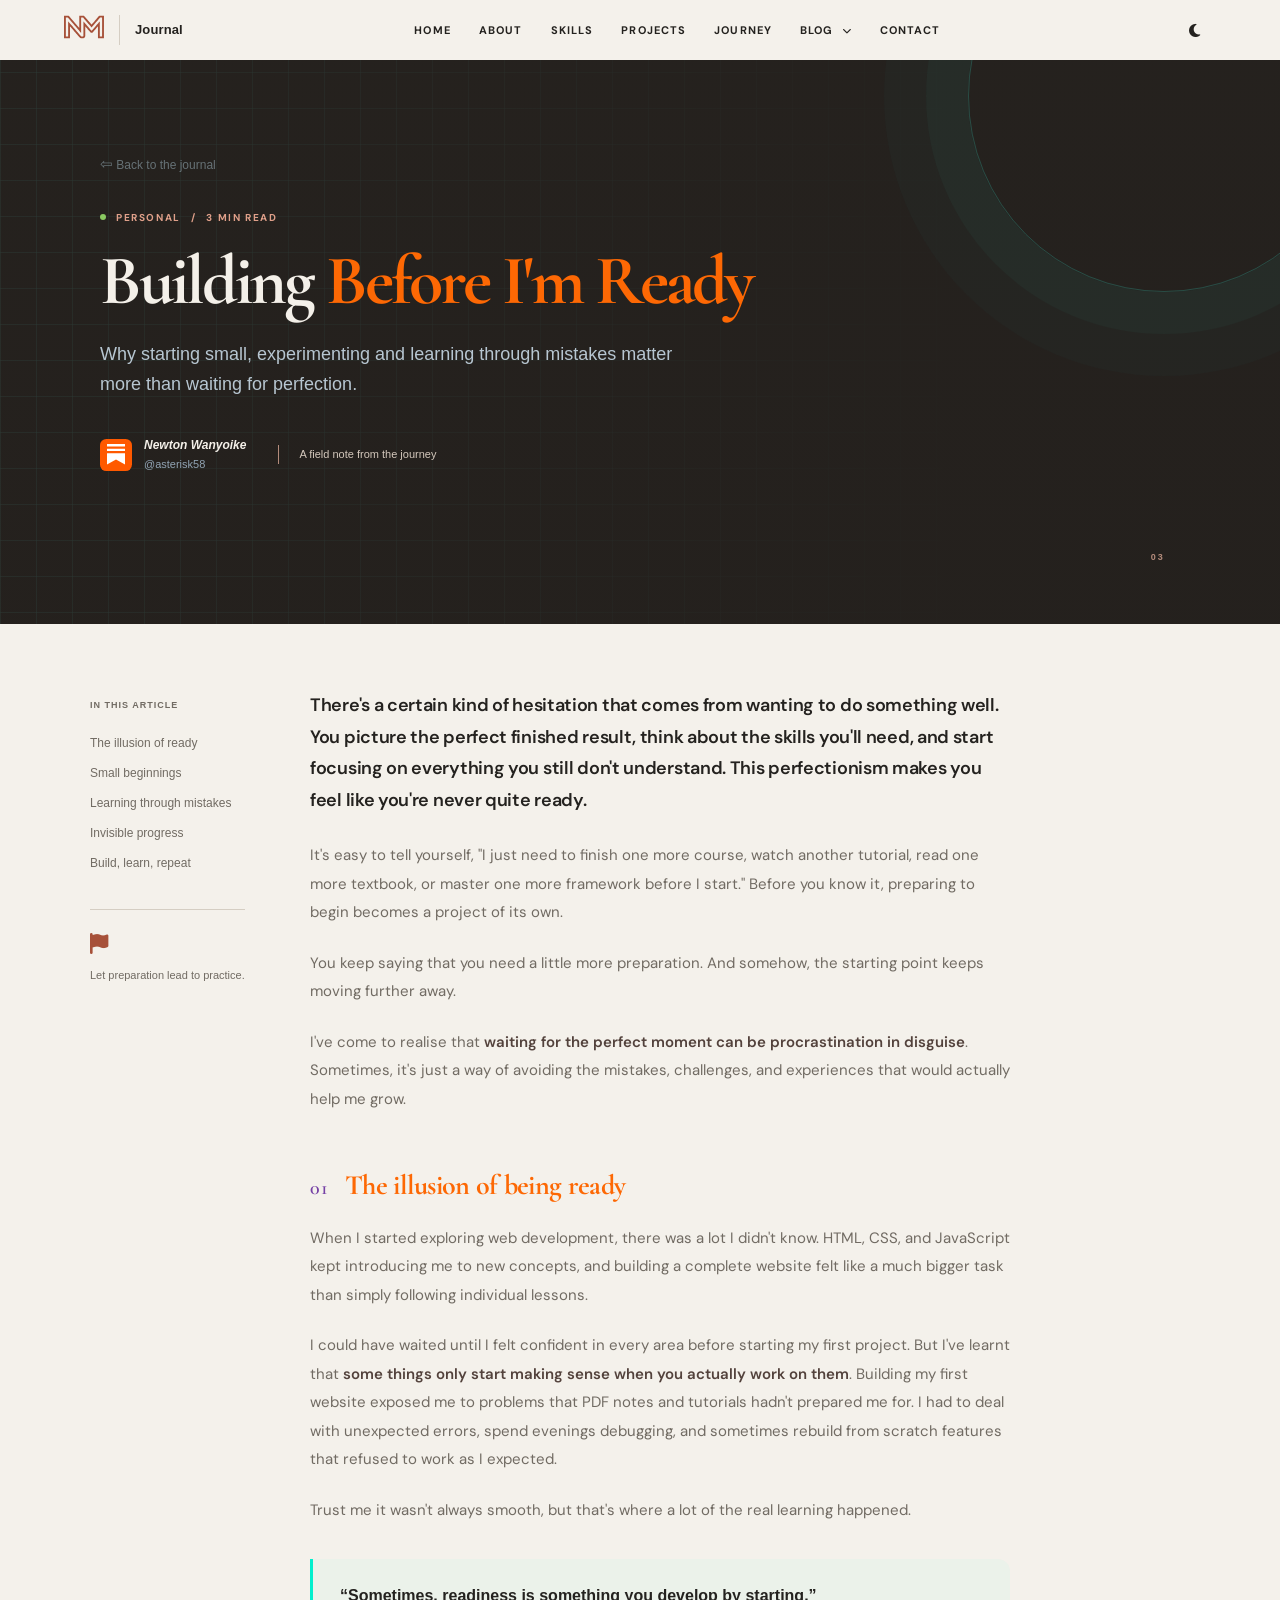
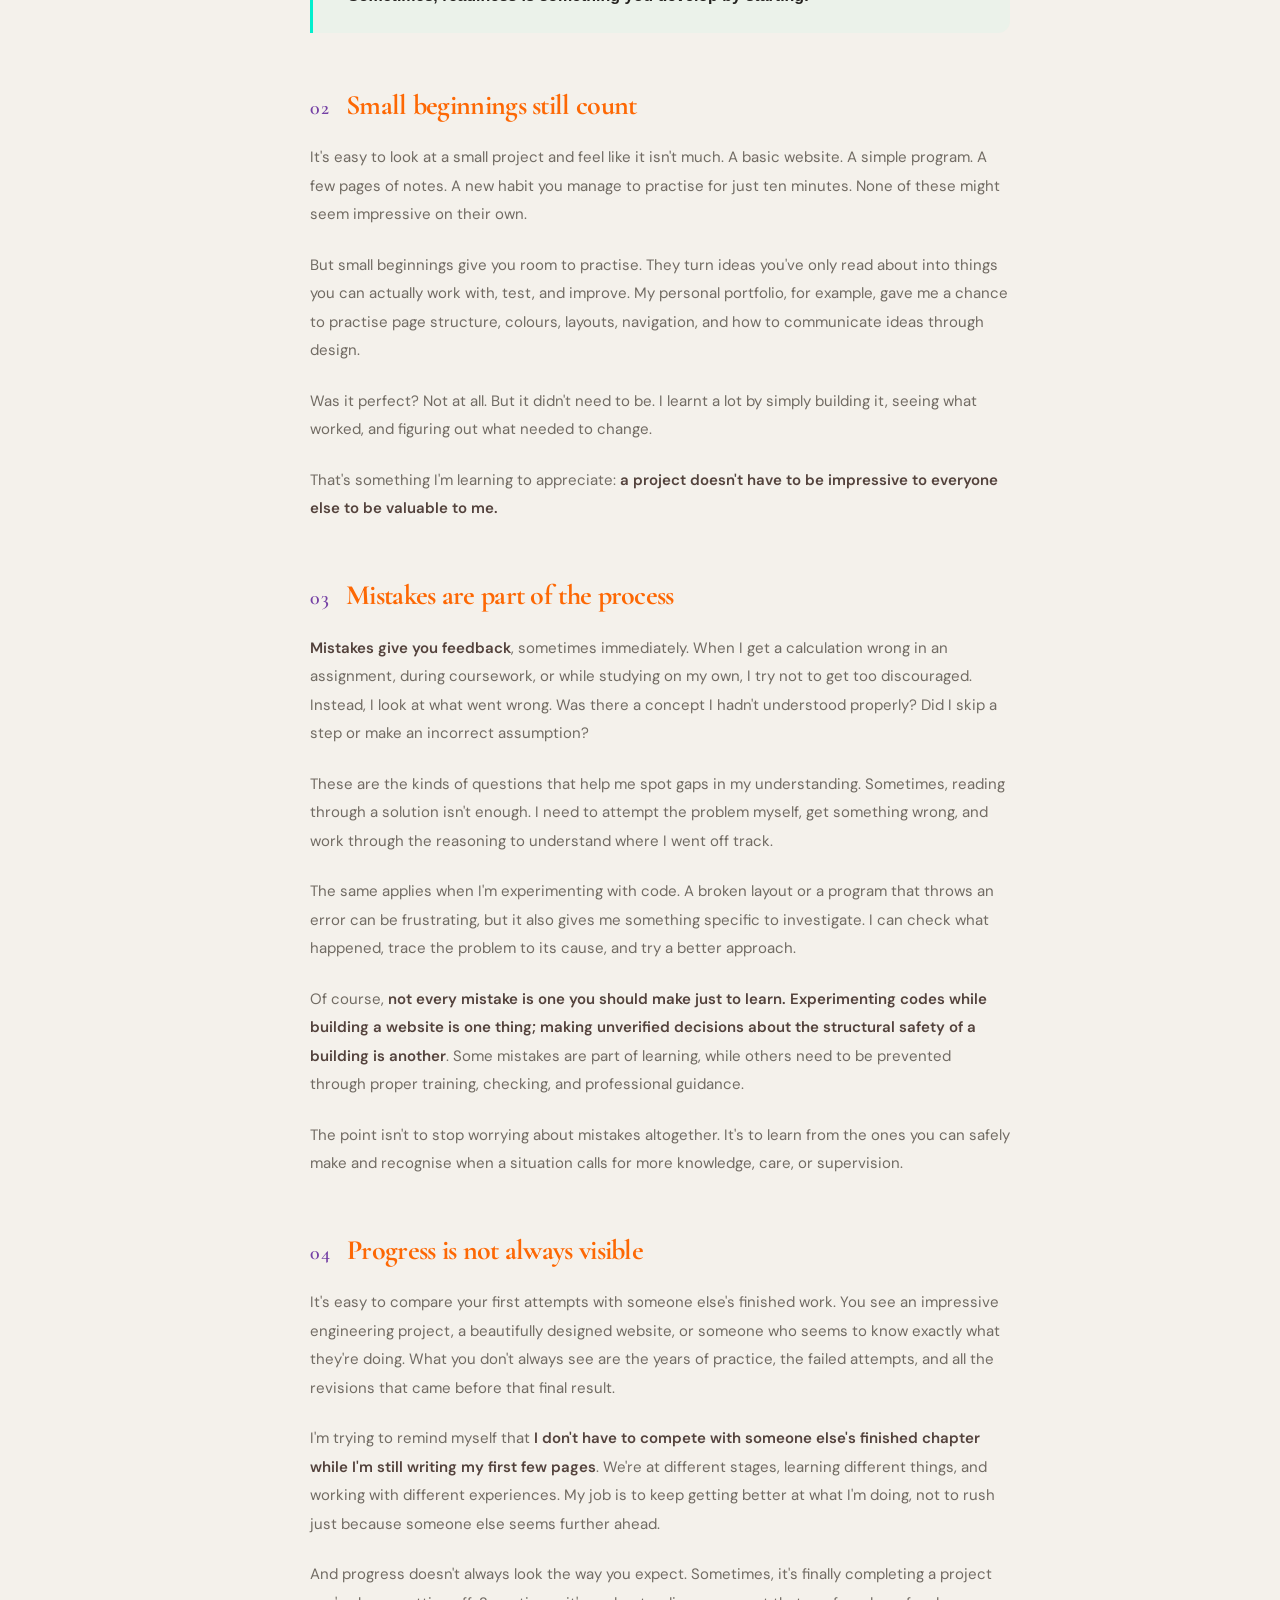
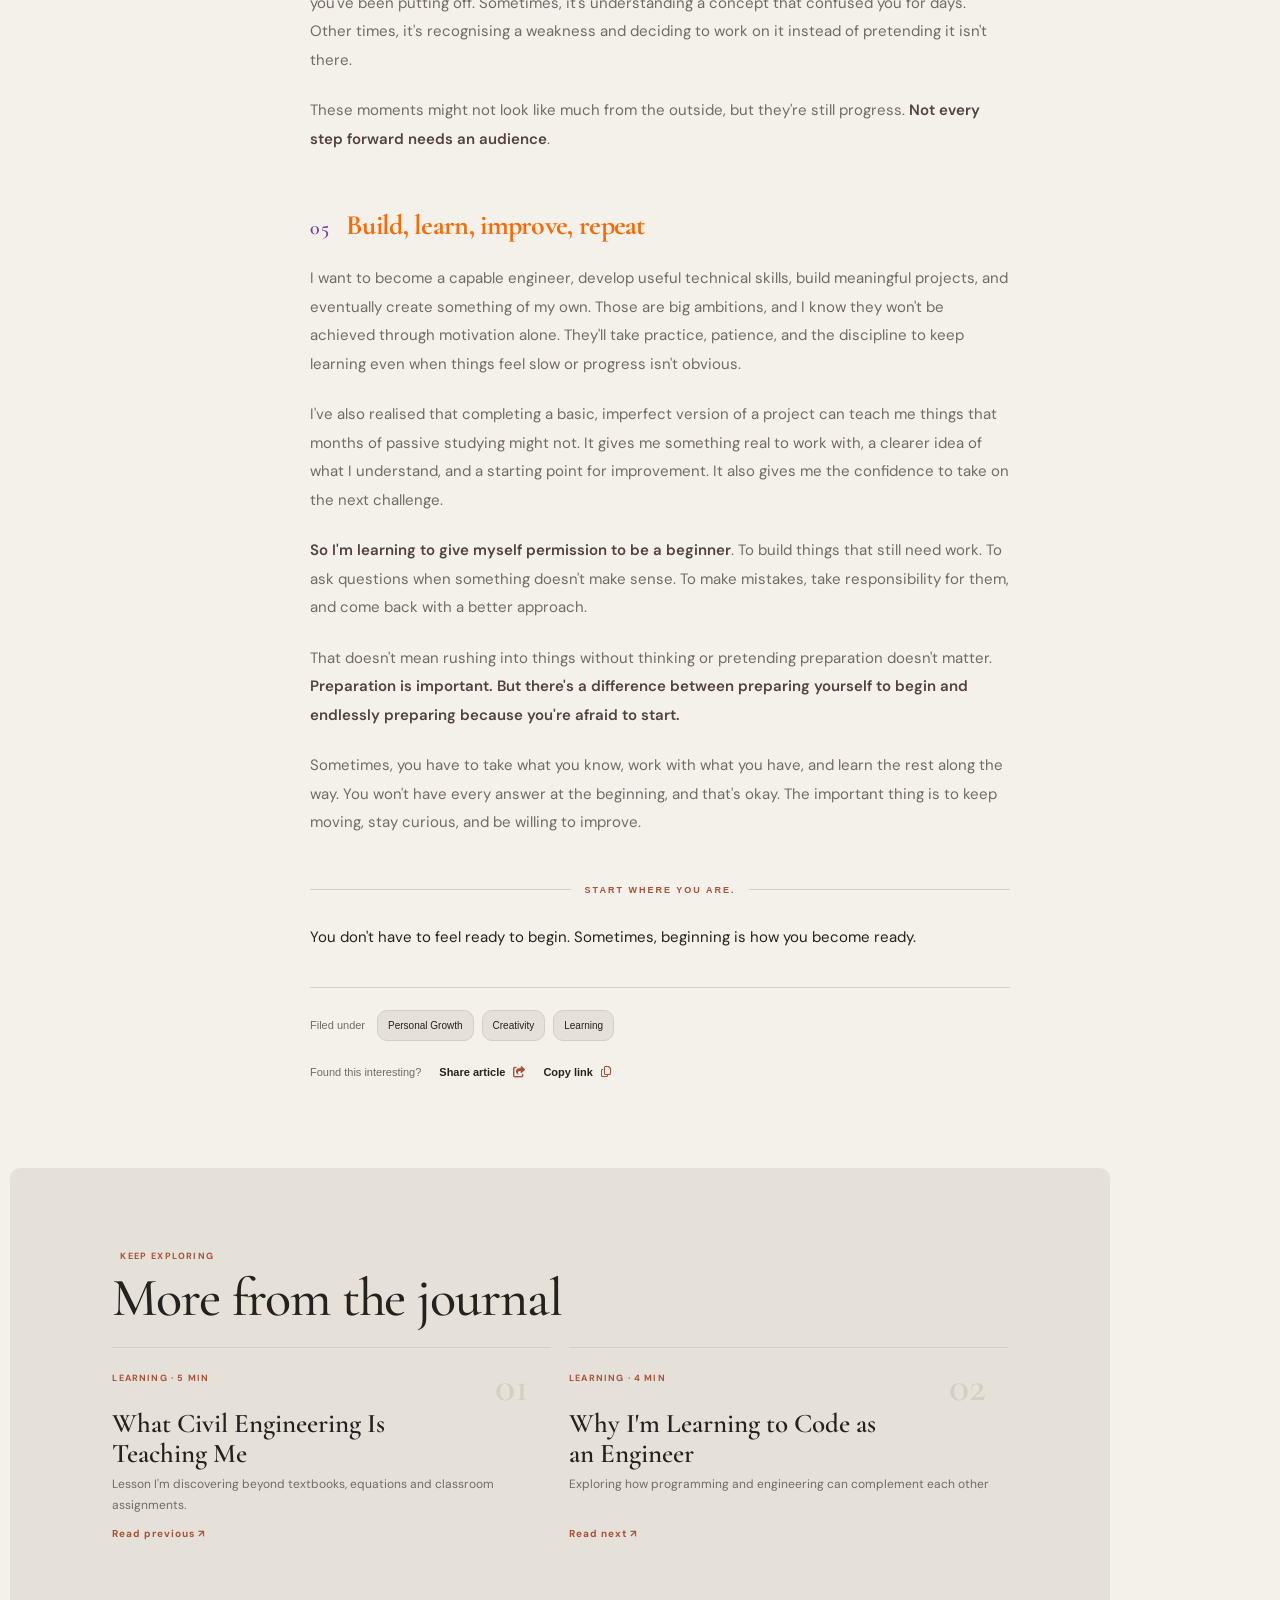
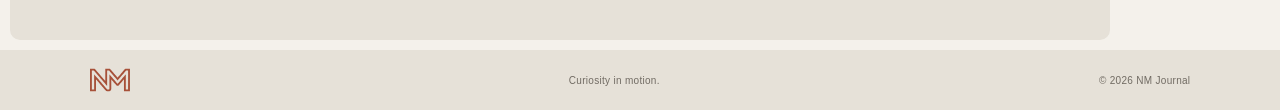
==== commit 9b419469: "Add files via upload" ====
--- a/building-before-im-ready.html
+++ b/building-before-im-ready.html
@@ -3,26 +3,25 @@
   <head>
     <meta charset="UTF-8" />
     <meta name="viewport" content="width=device-width, initial-scale=1.0" />
-    <meta name="theme-color" content="#f4f1eb" />
     <meta
       name="description"
       content="Why starting small, experimenting and learning through mistakes matter more than waiting for perfection."
     />
-    <link rel="canonical" href="https://asterisk58.github.io/improved%20web%20portfolio/building-before-im-ready.html" />
+    <link rel="canonical" href="https://my-engineering-journey.asterisk58.workers.dev/building-before-im-ready.html" />
     <meta property="og:type" content="article" />
-    <meta property="og:url" content="https://asterisk58.github.io/improved%20web%20portfolio/building-before-im-ready.html" />
+    <meta property="og:url" content="https://my-engineering-journey.asterisk58.workers.dev/building-before-im-ready.html" />
     <meta property="og:site_name" content="NM Journal" />
     <meta property="og:title" content="Building Before I'm Ready | NM Journal" />
-    <meta property="og:description" content="Why starting small, experimenting and learning through mistakes matter more than waiting for perfection." />
-    <meta property="og:image" content="https://asterisk58.github.io/portfolio-preview.jpg" />
+    <meta property="og:description" content="Why starting small, experimenting and learning through mistakes matters more than waiting for perfection." />
+    <meta property="og:image" content="https://my-engineering-journey.asterisk58.workers.dev/images/building.jpeg" />
     <meta property="og:image:alt" content="Newton M. Wanyoike portfolio preview" />
     <meta property="og:image:type" content="image/jpeg" />
     <meta property="og:image:width" content="1200" />
     <meta property="og:image:height" content="630" />
     <meta name="twitter:card" content="summary_large_image" />
     <meta name="twitter:title" content="Building Before I'm Ready | NM Journal" />
-    <meta name="twitter:description" content="Why starting small, experimenting and learning through mistakes matter more than waiting for perfection." />
-    <meta name="twitter:image" content="https://asterisk58.github.io/portfolio-preview.jpg" />
+    <meta name="twitter:description" content="Why starting small, experimenting and learning through mistakes matters more than waiting for perfection." />
+    <meta name="twitter:image" content="https://my-engineering-journey.asterisk58.workers.dev/images/building.jpeg" />
     <meta name="twitter:image:alt" content="Newton M. Wanyoike portfolio preview" />    <title>Building Before I'm Ready | NM Journal</title>
     <link rel="preconnect" href="https://fonts.googleapis.com" />
     <link rel="preconnect" href="https://fonts.gstatic.com" crossorigin />
@@ -117,7 +116,8 @@
       <section class="article-hero building-hero">
         <div class="hero-grid"></div>
         <div class="hero-content">
-          <a class="back-link" href="index.html#blog">⫷ Back to the journal</a>
+          <a class="back-link" href="index.html#blog"
+            ><span>⇦</span> Back to the journal</a>
           <div class="eyebrow">
             <span class="eyebrow-dot"></span> PERSONAL
             <span class="eyebrow-separator">/</span> 3 MIN READ
--- a/article.css
+++ b/article.css
@@ -11,8 +11,10 @@
   --journal-accent: #a75139;
   --journal-display: "Cormorant Garamond", Georgia, serif;
   --journal-sans: "DM Sans", Arial, sans-serif;
-  --eyebrow: #fc865f;
+  --eyebrow: #53423c;
   --shadow: #0000007a;
+  --emphasis: #000000;
+  --gradient: linear-gradient(rgba(35, 31, 28, 0.66), rgba(35, 31, 28, 0.76));
 }
 
 html[data-theme="dark"] {
@@ -22,27 +24,25 @@
   --journal-muted: #c2baaf;
   --journal-line: #48433d;
   --journal-accent: #d78368;
-  --eyebrow: #c98066;
-  --shadow: #00000000;
-}
-
+  --eyebrow: #b38b7b;
+  --shadow: #000000;
+  --emphasis: #ffffff;
+  --gradient: linear-gradient(rgba(15, 14, 12, 0.76), rgba(15, 14, 12, 0.86));
+}
 html {
+  scroll-behavior: smooth;
   scroll-padding-top: 0px;
-  scroll-behavior: auto;
-  transition: none !important;
-}
-
+}
 body {
+  margin: 0;
+  background: var(--journal-paper);
   color: var(--journal-ink);
-  background: var(--journal-paper);
-  font-family: var(--journal-sans);
-  scroll-padding-top: 0px;
-  margin: 0;
+  font-family: "Inter", sans-serif;
   line-height: 1.7;
-  scroll-behavior: auto;
-  transition: none !important;
-}
-
+  transition:
+    background 0.25s,
+    color 0.25s;
+}
 a {
   color: inherit;
   text-decoration: none;
@@ -65,13 +65,14 @@
 }
 
 .navbar {
-  position: sticky;
+  position: fixed;
   min-height: 60px;
   background: var(--journal-paper);
   border: none;
   display: flex;
   align-items: center;
   justify-content: space-between;
+
   padding: 0 clamp(20px, 5vw, 76px);
   inset: 0 0 auto;
   z-index: 100;
@@ -79,7 +80,17 @@
 }
 
 main {
-  padding-top: 0;
+  padding-top: 0px;
+}
+
+/* Logo */
+
+.logo-area {
+  display: flex;
+  align-items: center;
+  gap: 15px;
+  min-width: 0;
+  text-decoration: none;
 }
 
 .logo {
@@ -90,14 +101,6 @@
   color: var(--journal-accent);
   font: 600 34px/1 var(--journal-display);
   letter-spacing: -2px;
-  text-decoration: none;
-}
-
-.logo-area {
-  display: flex;
-  align-items: center;
-  gap: 15px;
-  min-width: 0;
   text-decoration: none;
 }
 
@@ -113,6 +116,7 @@
   letter-spacing: 0.01em;
   white-space: nowrap;
 }
+/* Navigation */
 
 .nav-links {
   display: flex;
@@ -235,24 +239,6 @@
   font-size: 15px;
 }
 
-.article-hero.civil-engineering-hero {
-  background-image:
-    linear-gradient(rgba(35, 31, 28, 0.66), rgba(35, 31, 28, 0.76)),
-    url("images/pexels-umut-karabulut-2016652412-29197533.opt.jpg");
-}
-
-.article-hero.coding-hero {
-  background-image:
-    linear-gradient(rgba(35, 31, 28, 0.66), rgba(35, 31, 28, 0.76)),
-    url("images/pexels-nemuel-6424590.opt.jpg");
-}
-
-.article-hero.building-hero {
-  background-image:
-    linear-gradient(rgba(35, 31, 28, 0.66), rgba(35, 31, 28, 0.76)),
-    url("images/pexels-tima-miroshnichenko-6615086.opt.jpg");
-}
-
 .article-hero {
   position: relative;
   overflow: hidden;
@@ -263,55 +249,83 @@
   align-items: center;
 }
 
+.article-hero.civil-engineering-hero {
+  background-image: var(--gradient), url("images/civil.eng.webp");
+}
+
+.article-hero.coding-hero {
+  background-image: var(--gradient), url("images/coding.webp");
+}
+
+.article-hero.building-hero {
+  background-image: var(--gradient), url("images/building.webp");
+}
+
+.article-hero.eastleigh-collapse-hero {
+  background-image: var(--gradient), url("images/eastleigh.building.webp");
+}
+
 .article-hero.civil-engineering-hero,
 .article-hero.coding-hero,
+.article-hero.eastleigh-collapse-hero,
 .article-hero.building-hero {
   background-size: cover;
   background-position: center;
   background-repeat: no-repeat;
 }
 
-.article-hero.coding-hero .hero-grid {
+.hero-grid {
   position: absolute;
   inset: 0;
   opacity: 0.15;
   background-image:
-    linear-gradient(rgb(0, 68, 255) 1px, transparent 1px),
-    linear-gradient(90deg, rgb(0, 68, 255) 1px, transparent 1px);
-  background-size: 30px 36px;
+    linear-gradient(rgba(95, 209, 198, 0.45) 1px, transparent 1px),
+    linear-gradient(90deg, rgba(95, 209, 198, 0.45) 1px, transparent 1px);
+  background-size: 36px 36px;
   mask-image: linear-gradient(90deg, black, transparent 80%);
 }
-.article-hero.article-hero.coding-hero::after {
+.article-hero::after {
   content: "";
   position: absolute;
   width: 390px;
   height: 390px;
-  border: 1px solid rgb(0, 204, 255);
+  border: 1px solid rgba(53, 208, 189, 0.25);
   border-radius: 50%;
   right: -80px;
   top: -100px;
   box-shadow:
-    0 0 0 42px rgba(38, 207, 250, 0.116),
-    0 0 0 84px rgba(53, 115, 208, 0.096);
-}
-
+    0 0 0 42px rgba(53, 208, 189, 0.035),
+    0 0 0 84px rgba(53, 208, 189, 0.025);
+}
 .hero-content {
   max-width: 1100px;
   position: relative;
   z-index: 2;
 }
-
 .back-link {
-  color: #e0a08a;
-  text-decoration: none;
   display: inline-block;
   margin-bottom: 34px;
+  color: #a8c1ce80;
   font-size: 12px;
+  text-decoration: none;
   transition: color 0.2s;
 }
 
+.back-link > span {
+  font-size: 15px;
+}
 .back-link:hover {
-  color: var(--eyebrow);
+  color: #adccc8;
+}
+.article-hero .eyebrow {
+  display: flex;
+  align-items: center;
+  gap: 10px;
+  color: #c96ffd;
+  font:
+    700 10px "Manrope",
+    sans-serif;
+  letter-spacing: 2px;
 }
 
 .article-hero .eyebrow {
@@ -321,39 +335,31 @@
   letter-spacing: 0.16em;
 }
 
-.eyebrow {
-  display: flex;
-  align-items: center;
-}
 .eyebrow-dot {
   width: 6px;
   height: 6px;
+  background: #8ac961;
   border-radius: 50%;
-  background: #e0a08a;
 }
 .eyebrow-separator {
-  color: #fd6602;
-}
-
+  color: #e0a08a;
+}
 .article-hero h1 {
   max-width: 1100px;
-  font: 500 clamp(46px, 6.5vw, 82px)/0.98 var(--journal-display);
-  letter-spacing: -0.035em;
   margin: 19px 0 20px;
-}
-
+  font: 800 clamp(39px, 6vw, 70px)/1.09 var(--journal-display);
+  letter-spacing: -3px;
+}
 .article-hero h1 em {
   color: #fd6804;
   font-style: normal;
 }
-
 .hero-subtitle {
-  color: #e3dbd2;
-  font-size: clamp(15px, 1.7vw, 18px);
   max-width: 610px;
   margin: 0;
-}
-
+  color: #b7c6d1;
+  font-size: clamp(15px, 1.7vw, 18px);
+}
 .author-row {
   display: flex;
   align-items: center;
@@ -388,22 +394,28 @@
 .substack-avatar svg:hover {
   color: #fff;
 }
-.author-row strong {
-  display: block;
-  font-size: 12px;
-}
-
+
+.author-row strong,
 .author-row small {
   display: block;
+}
+.author-row small {
+  color: #91a4b4;
   font-size: 11px;
-  color: #d4c8bc;
-}
-
+}
+
+.author-row strong {
+  font-size: 12px;
+}
+.author-row div:nth-child(2) span {
+  color: #91a4b4;
+  font-size: 11px;
+}
 .hero-date {
   color: #d4c8bc;
   margin-left: 20px;
   padding-left: 20px;
-  border-left: 1px solid var(--eyebrow);
+  border-left: 1px solid #b38b7b;
   font-size: 11px;
 }
 
@@ -416,7 +428,7 @@
     700 9px "Manrope",
     sans-serif;
   letter-spacing: 2px;
-  color: var(--eyebrow);
+  color: #b38b7b;
 }
 
 .article-layout {
@@ -437,40 +449,34 @@
   gap: 12px;
   padding-top: 8px;
 }
-
 .aside-label {
-  color: var(--journal-accent);
-  font: 600 9px var(--journal-sans);
-  letter-spacing: 0.16em;
   margin-bottom: 9px;
-}
-
+  color: var(--journal-muted);
+  font-size: xx-small;
+  font-weight: 600;
+  letter-spacing: 1px;
+}
 .article-aside > a {
   color: var(--journal-muted);
-  font: 500 12px/1.5 var(--journal-sans);
   background: transparent;
+  font-size: 12px;
+  line-height: 1.5;
   transition:
     color 0.2s,
     transform 0.2s;
 }
-
 .article-aside > a:hover {
   color: var(--journal-accent);
-}
-
+  transform: translateX(1px);
+}
 .aside-note {
+  margin-top: 25px;
   padding: 16px 0;
   background: transparent;
   border: 0;
   border-top: 1px solid var(--journal-line);
   border-radius: 0;
-  margin-top: 25px;
-}
-
-.article-aside > a:hover {
-  color: var(--journal-accent);
-}
-
+}
 .note-icon {
   color: var(--journal-accent);
   font-size: 21px;
@@ -481,7 +487,6 @@
   font-size: 11px;
   line-height: 1.6;
 }
-
 .article-body {
   min-width: 0;
 }
@@ -497,45 +502,50 @@
   font-weight: 600;
 }
 
+.article-link {
+  text-decoration-line: underline;
+}
 .fa-solid.fa-arrow-up-right-from-square {
   font-size: 10px;
   margin-left: 4px;
 }
-
-.article-link {
-  color: var(--eyebrow);
-  font-weight: 600;
-}
 .article-body .article-lead {
+  margin-bottom: 25px;
   color: var(--journal-ink);
-  font: 500 19px/1.75 var(--journal-sans);
-  letter-spacing: 0;
-  margin-bottom: 25px;
+  font: 600 18px/1.75 var(--journal-sans);
+  letter-spacing: -0.3px;
 }
 .article-body h2 {
   display: flex;
   align-items: baseline;
   gap: 16px;
   margin: 54px 0 19px;
+  color: #fd6804;
+  font: 800 clamp(22px, 3vw, 28px)/1.35 var(--journal-display);
+  letter-spacing: -0.7px;
   scroll-margin-top: 105px;
-  color: var(--journal-ink);
-  font: 600 clamp(26px, 3vw, 34px)/1.08 var(--journal-display);
-  letter-spacing: -0.02em;
-}
+}
+
+html[data-theme="dark"] .article-body h2 {
+  color: var(--journal-accent);
+}
+
 .article-body h2 span {
-  color: var(--journal-accent);
+  color: #7541a5;
   font: 600 20px var(--journal-display);
   flex: 0 0 auto;
   letter-spacing: 1px;
 }
+
 .article-body blockquote {
   margin: 35px 0;
+  padding: 23px 27px;
+  border-left: 3px solid #02efcd;
   border-radius: 0 12px 12px 0;
-  padding: 20px 24px;
-  color: var(--journal-ink);
-  background: #fa860149;
-  border-left: 3px solid var(--journal-accent);
-  font: 600 22px/1.45 var(--journal-display);
+  background: #02efcb09;
+  color: var(--ink);
+  font-family: 19px/1.5 (--journal-display);
+  font-weight: 700;
 }
 .article-ending {
   display: flex;
@@ -546,7 +556,7 @@
   font:
     800 9px "Manrope",
     sans-serif;
-  letter-spacing: 1px;
+  letter-spacing: 2px;
   white-space: nowrap;
 }
 .ending-line {
@@ -558,22 +568,23 @@
   color: var(--journal-ink) !important;
   font-weight: 700;
 }
-
 .article-tags {
+  font-style: normal;
   display: flex;
   align-items: center;
   gap: 8px;
   flex-wrap: wrap;
   margin-top: 36px;
   padding-top: 22px;
-  font-style: normal;
   border-top: 1px solid var(--journal-line);
 }
+
 .article-tags span {
   margin-right: 4px;
   color: var(--journal-muted);
   font-size: 11px;
 }
+
 .article-tags a {
   padding: 6px 10px;
   font-size: 10px;
@@ -583,8 +594,9 @@
   border: 1px solid var(--journal-line);
   border-radius: 10px;
 }
+
 .article-tags a:hover {
-  transform: translateY(-2px);
+  transform: translateY(-1px);
   color: var(--journal-accent);
   background: var(--journal-surface);
 }
@@ -615,15 +627,17 @@
   margin-left: 5px;
 }
 
+.text-button:hover {
+  color: var(--journal-accent);
+}
 .next-reads {
-  max-width: 1100px;
-  justify-self: center;
-  margin-bottom: 10px;
   padding: clamp(54px, 7vw, 82px) clamp(24px, 8vw, 110px);
   background: var(--journal-surface);
-  background-image: none;
   border: 0;
   border-radius: 10px;
+  justify-self: center;
+  margin: 10px;
+  max-width: 1100px;
 }
 
 .section-heading {
@@ -657,7 +671,7 @@
   margin: auto;
   display: grid;
   grid-template-columns: repeat(2, minmax(0, 1fr));
-  gap: 20px;
+  gap: 18px;
 }
 
 .related-card {
@@ -719,27 +733,41 @@
   letter-spacing: 0.1em;
 }
 
-a:hover,
-button:hover,
-.related-card:hover,
-.article-aside > a:hover,
-.substack-avatar:hover,
-.theme-toggle:hover,
-.nav-dropdown-trigger:hover {
-  transform: none !important;
-  transition: none !important;
-}
-
-*:hover:not(.toast),
-.nav-dropdown:hover .fa-chevron-down {
-  transform: none !important;
-}
-
-*,
-*::before,
-*::after {
-  animation: none !important;
-  transition: none !important;
+.related-card.substack {
+  background: #0a0a0ac5;
+  border-radius: 16px;
+  padding: 24px 20px 18px;
+}
+
+.related-card.substack > h3 {
+  color: #fff;
+  font-size: 32px;
+  font-family:
+    system-ui,
+    -apple-system,
+    BlinkMacSystemFont,
+    "Segoe UI",
+    Roboto,
+    Oxygen,
+    Ubuntu,
+    Cantarell,
+    "Open Sans",
+    "Helvetica Neue",
+    sans-serif;
+  font-weight: 900;
+}
+.related-card.substack .related-category {
+  color: var(--journal-accent);
+  font-size: 12px;
+  font-family: var(--journal-sans);
+  font-weight: 900;
+  text-transform: uppercase;
+}
+.related-card.substack > p {
+  color: #dbdbdb;
+  font-size: 14px;
+  font-family: var(--journal-sans);
+  font-weight: 400;
 }
 
 .site-footer {
@@ -802,7 +830,7 @@
     border-radius: 20px;
     margin: 8px;
     background: var(--journal-paper);
-    box-shadow: 0 5px 30px var(--shadow);
+    box-shadow: 0 5px 30px #48433d3b;
   }
 
   .nav-links {
@@ -810,7 +838,6 @@
     position: absolute;
     top: calc(100% + 3px);
     right: 3px;
-    left: 300px;
     align-items: stretch;
     gap: 0;
     padding: 8px 22px 16px;
@@ -828,7 +855,7 @@
     letter-spacing: -1.8px;
   }
   .hero-stamp {
-    display: none;
+    display: flex;
   }
 
   .article-layout {
@@ -907,16 +934,14 @@
     position: absolute;
     top: calc(100% + 3px);
     right: 5px;
-    left: 500px;
+    width: 300px;
     flex-direction: column;
     align-items: stretch;
     gap: 0;
     border-radius: 20px;
-    box-shadow: 0 13px 10px var(--shadow);
+    box-shadow: 0 6px 10px var(--shadow);
     padding: 8px 22px 16px;
     background: var(--journal-paper);
-    border-bottom: 2px solid var(--journal-line);
-    border-left: 1px solid var(--journal-line);
   }
 
   .nav-links.open {
@@ -953,7 +978,7 @@
     display: grid;
   }
   .next-reads {
-    padding: 45px 20px 55px;
+    padding: 45px 55px 55px;
     margin: 10px;
     border-radius: 10px;
   }
@@ -976,7 +1001,6 @@
   }
 
   .nav-links {
-    left: 100px;
     right: 0px;
   }
   .next-reads {
@@ -1036,268 +1060,8 @@
     transition: none !important;
   }
 }
-/* =========================================
-   THEME TOGGLE
-=========================================
-
-.theme-toggle {
-  width: 38px;
-  height: 38px;
-  display: inline-flex;
-  align-items: center;
-  justify-content: center;
-  flex-shrink: 0;
-  color: #0f0f0f;
-  background: rgba(255, 255, 255, 0);
-  border: none;
-  border-radius: 50%;
-  font-size: 20px;
-  cursor: pointer;
-  transition:
-    color 0.25s ease,
-    background-color 0.25s ease,
-    border-color 0.25s ease,
-    transform 0.25s ease;
-}
-
-.theme-toggle:hover {
-  transform: rotate(-18deg);
-  background: #e9eefa00;
-}
-
-.theme-toggle:focus-visible {
-  outline: 2px solid #6841a5;
-  outline-offset: 4px;
-}
-
-/* =========================================
-   DARK THEME — ARTICLE PAGES
-========================================= 
-
-html[data-theme="dark"] body {
-  color: #edf0f7;
-  background: #000000;
-}
-
-/* Navigation 
-
-html[data-theme="dark"] .navbar {
-  background: rgba(11, 18, 32, 0.92);
-  border-bottom-color: rgba(255, 255, 255, 0.1);
-}
-
-html[data-theme="dark"] .logo span:first-child,
-html[data-theme="dark"] .logo span:last-child {
-  color: #006b60;
-}
-html[data-theme="dark"] .name {
-  color: white;
-}
-html[data-theme="dark"] .nav-links a {
-  color: #97aed1;
-}
-
-html[data-theme="dark"] .nav-links a:hover,
-html[data-theme="dark"] .nav-links a.active {
-  color: #ffb84d;
-}
-
-html[data-theme="dark"] .logo-divider {
-  background: rgba(237, 240, 247, 0.25);
-}
-
-html[data-theme="dark"] .nav-dropdown-menu,
-html[data-theme="dark"] .nav-dropdown-nav-links {
-  background: #020411;
-  border-color: #050e1d;
-}
-
-html[data-theme="dark"] .nav-dropdown-menu a:hover {
-  background: #13192467;
-}
-
-html[data-theme="dark"] .menu-toggle {
-  color: #38e0c0;
-  border-color: #38e0c0;
-}
-
-/* Toggle icon 
-
-html[data-theme="dark"] .theme-toggle {
-  color: #facc02;
-  background: #1b263800;
-  border-color: #3a496000;
-}
-
-html[data-theme="dark"] .theme-toggle:hover {
-  background: #29374d00;
-}
-
-/* Article reading area 
-
-html[data-theme="dark"] .article-layout {
-  color: #edf0f7;
-}
-
-html[data-theme="dark"] .aside-label {
-  color: #aab8ca;
-}
-
-html[data-theme="dark"] .article-aside > a {
-  color: #b9c6d8;
-}
-
-html[data-theme="dark"] .article-aside > a:hover {
-  color: #38e0c0;
-}
-
-html[data-theme="dark"] .aside-note {
-  background: rgba(56, 224, 193, 0.13);
-  border-color: #3b756f;
-}
-
-html[data-theme="dark"] .aside-note p {
-  color: #c2ccda;
-}
-
-html[data-theme="dark"] .article-body p {
-  color: #c2ccda;
-}
-
-html[data-theme="dark"] .article-body .article-lead {
-  color: #edf0f7;
-}
-
-html[data-theme="dark"] .article-body h2 {
-  color: #ff9a02;
-}
-
-html[data-theme="dark"] .article-body blockquote {
-  background: #1736356b;
-  color: #edf0f7;
-  border-left-color: #38e0c0;
-}
-
-html[data-theme="dark"] .closing-line {
-  color: #edf0f7 !important;
-}
-
-/* Article ending and tags 
-
-html[data-theme="dark"] .article-ending {
-  color: #38e0c0;
-}
-
-html[data-theme="dark"] .ending-line {
-  background: #38e0c0;
-}
-
-html[data-theme="dark"] .article-tags {
-  border-top-color: #38e0c0;
-}
-
-html[data-theme="dark"] .article-tags span {
-  color: #aab8ca;
-}
-
-html[data-theme="dark"] .article-tags a {
-  background: #26344a;
-  color: #edf0f7;
-}
-
-html[data-theme="dark"] .article-tags a:hover {
-  background: #38e0c0;
-  color: #0b1220;
-}
-
-/* Share and copy controls 
-
-html[data-theme="dark"] .share-row > span {
-  color: #aab8ca;
-}
-
-html[data-theme="dark"] .text-button {
-  color: #edf0f7;
-}
-
-html[data-theme="dark"] .text-button > i {
-  color: #ffb84d;
-}
-
-html[data-theme="dark"] .text-button:hover {
-  color: #ffb84d;
-}
-
-/* Related articles 
-
-html[data-theme="dark"] .next-reads {
-  border-color: #34415600;
-  background: #000000;
-  background-image: linear-gradient(
-    135deg,
-    #0baf9750,
-    #0f3b8b50,
-    #016d5d50,
-    #00153b50
-  );
-}
-
-html[data-theme="dark"] .section-heading h2 {
-  color: #edf0f7;
-}
-
-html[data-theme="dark"] .related-link {
-  color: #d0d9e6;
-}
-
-/* Footer 
-
-html[data-theme="dark"] .site-footer {
-  background: #000000;
-  border-top-color: #34415600;
-}
-
-html[data-theme="dark"] .site-footer p,
-html[data-theme="dark"] .site-footer small,
-html[data-theme="dark"] .top-link {
-  color: #aab8ca;
-}
-html[data-theme="dark"] .site-footer .footer-brand {
-  color: #006b60;
-}
-
-html[data-theme="dark"] .top-link:hover {
-  color: #38e0c0;
-}
-
-/* Mobile article navigation 
-
-@media (max-width: 900px) {
-  html[data-theme="dark"] .nav-links {
-    background: #020411;
-    border-color: #050e1d;
-  }
-}
-
-@media (max-width: 760px) {
-  html[data-theme="dark"] .article-aside {
-    background: #00112500;
-    border-color: #34415600;
-  }
-
-  html[data-theme="dark"] .article-aside > a {
-    color: #d4deeb;
-    background: #3a230d;
-    border: none;
-  }
-
-  html[data-theme="dark"] .article-aside > a:hover {
-    color: #38e0c0;
-    border-color: #38e0c0;
-  }
-}
-
-Reduced motion */
+
+/* Reduced motion */
 
 @media (prefers-reduced-motion: reduce) {
   .theme-toggle {
